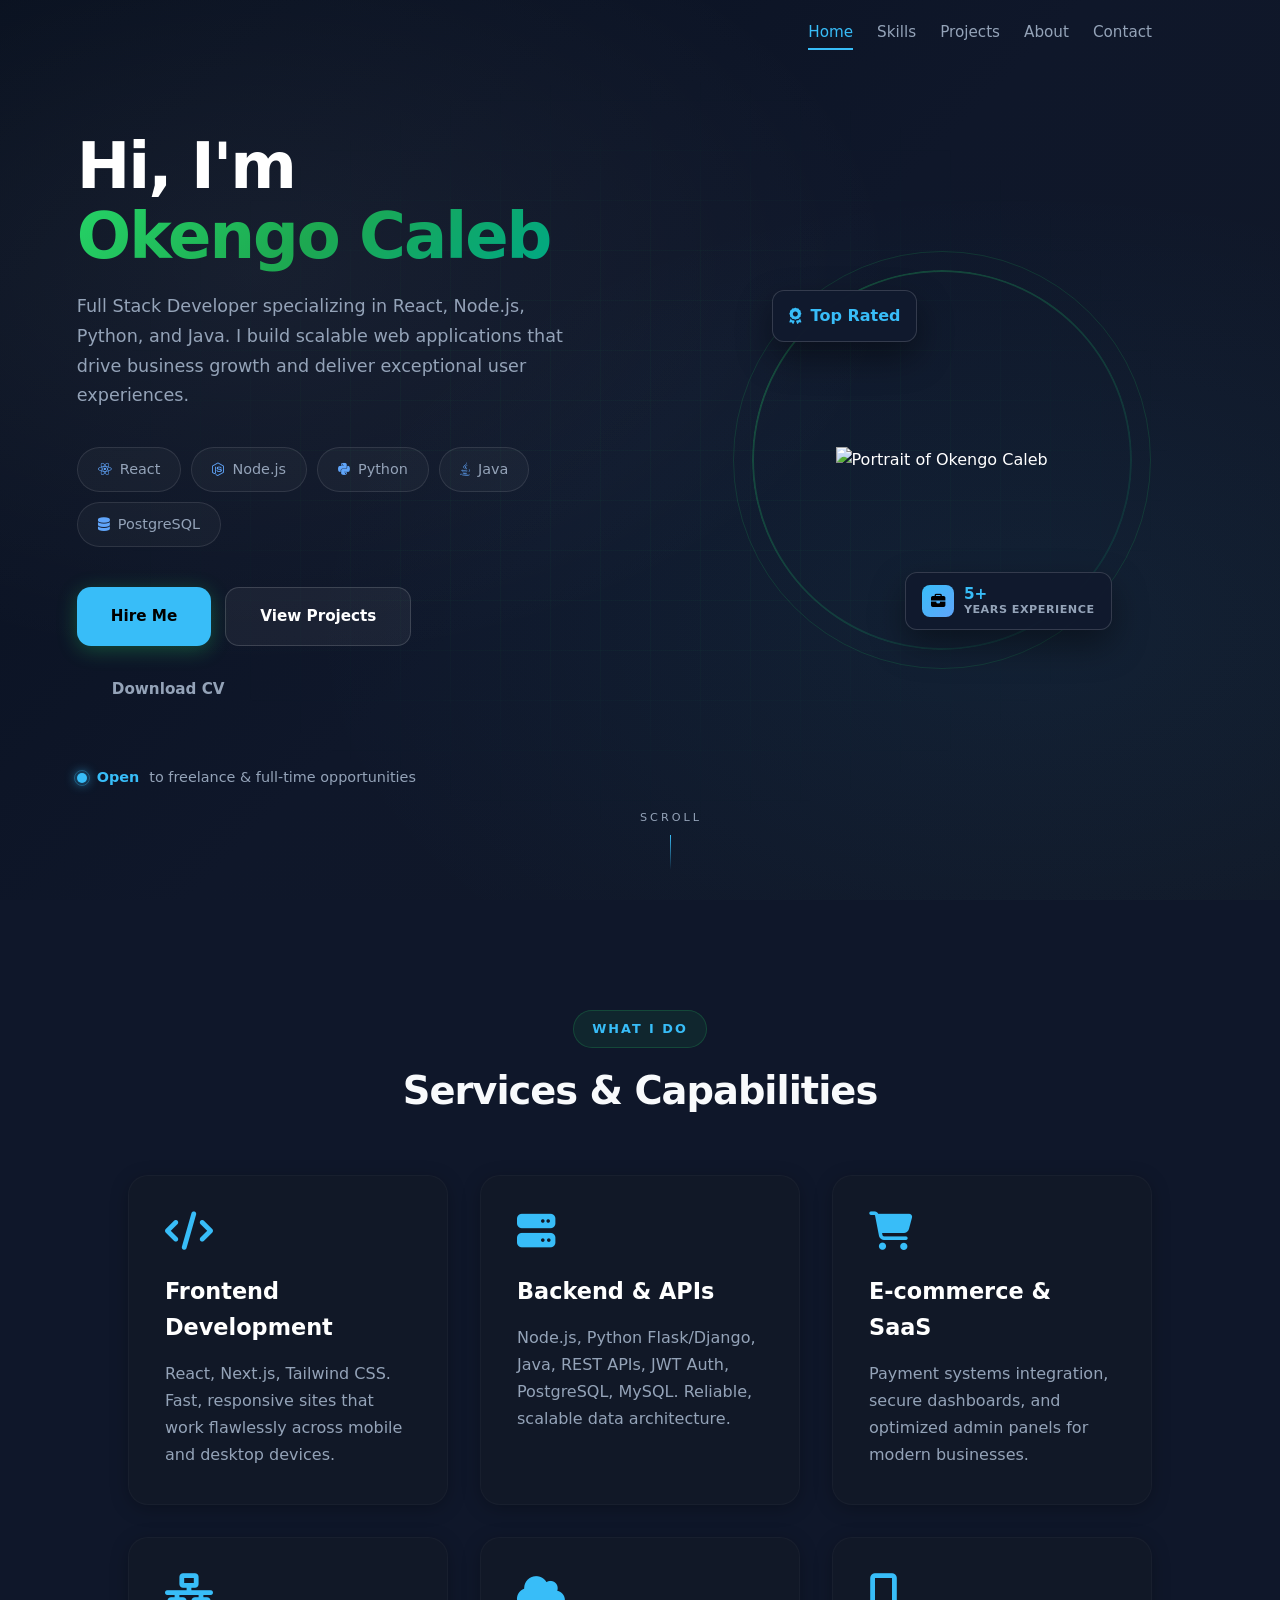
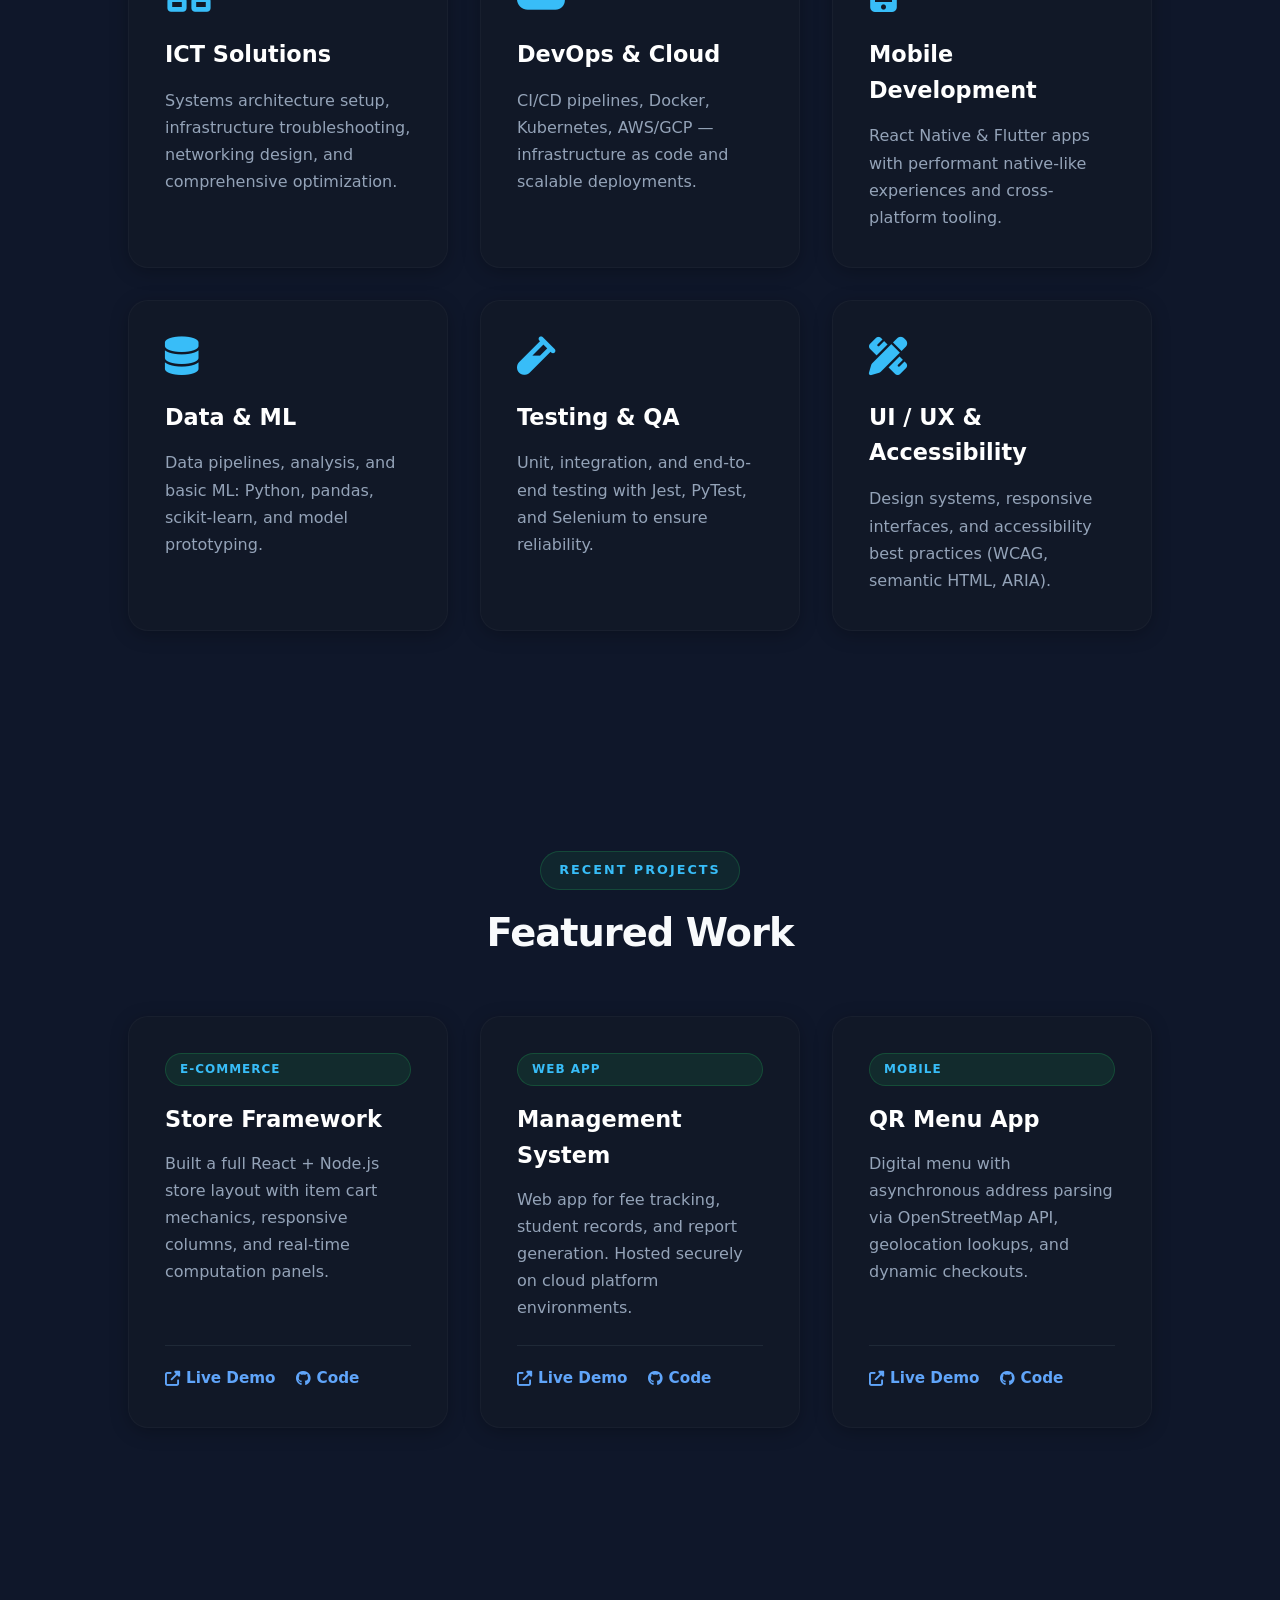
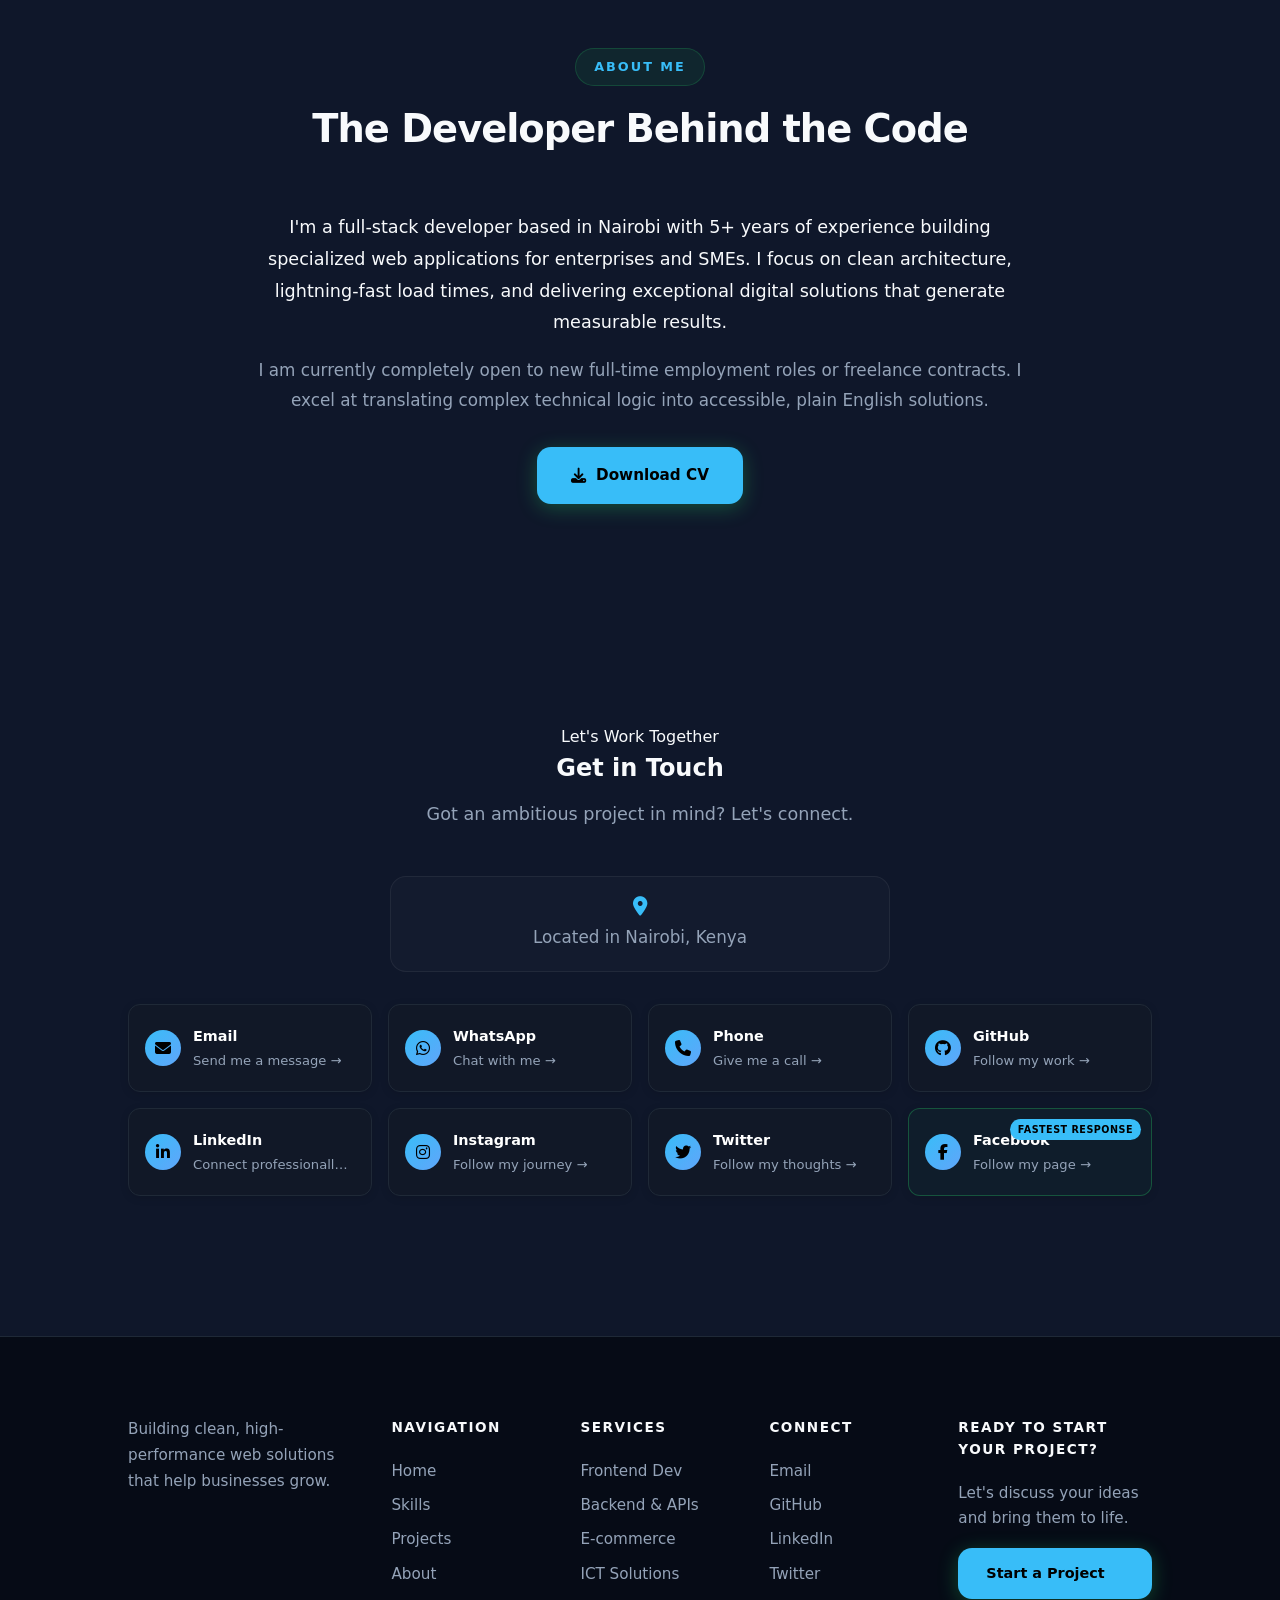
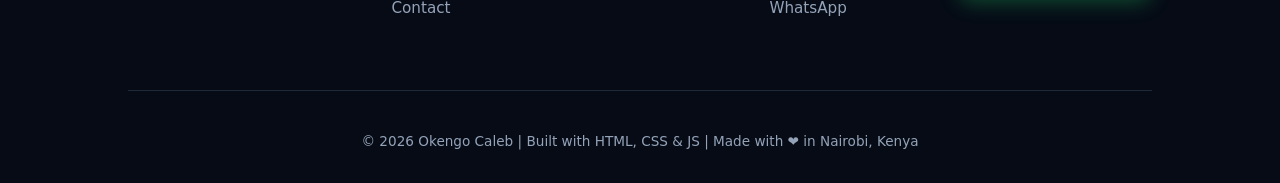
==== index.html @ 39b1c9fd "Update index.html" ====
<!DOCTYPE html>
<html lang="en">
<head>
  <meta charset="UTF-8">
  <meta name="viewport" content="width=device-width, initial-scale=1.0">
  <meta name="description" content="Okengo Caleb — Full Stack Developer specializing in React, Node.js, Python, and Java. Building scalable web applications that drive business growth.">
  <meta name="keywords" content="Okengo Caleb, Full Stack Developer, Web Developer Kenya, React, Node.js, Python, Java">
  <meta property="og:title" content="Okengo Caleb | Full Stack Developer">
  <meta property="og:description" content="Full Stack Developer specializing in React, Node.js, Python, and Java. Building scalable web applications.">
  <meta property="og:type" content="website">
  <meta property="og:locale" content="en_US">
  <meta name="robots" content="index, follow">
  <link rel="canonical" href="https://github.com/okengocaleb686/">
  
  <script type="application/ld+json">
  {
    "@context": "https://schema.org",
    "@type": "Person",
    "name": "Okengo Caleb",
    "jobTitle": "Full Stack Developer",
    "url": "https://github.com/okengocaleb686/",
    "homeLocation": {
      "@type": "Place",
      "name": "Nairobi, Kenya"
    },
    "sameAs": [
      "https://github.com/okengocaleb686",
      "https://ke.linkedin.com/in/caleb-okengo-623826327?trk=public_profile_samename-profile",
      "https://x.com/okengocaleb686",
      "https://instagram.com/okengocaleb254",
      "https://wa.me/254114995010",
      "https://facebook.com/caleb.okengo.75/"
    ]
  }
  </script>

  <link rel="icon" type="image/png" href="images/photo_caleb_okengo_enhanced.jpg">
  <link rel="stylesheet" href="https://cdnjs.cloudflare.com/ajax/libs/font-awesome/6.4.0/css/all.min.css">
  <link rel="stylesheet" href="style.css">

  <title>Okengo Caleb | Full Stack Developer Portfolio</title>
</head>
<body>
  <nav id="navbar" role="navigation">
    <div class="nav-left">
      <h2><a href="#home" onclick="location.hash='home'"></h2>
    </div>

    <div class="nav-right">
      <div class="nav-links" id="navLinks">
        <a href="#home" class="active">Home</a>
        <a href="#skills">Skills</a>
        <a href="#projects">Projects</a>
        <a href="#about">About</a>
        <a href="#contact">Contact</a>
      </div>
      <button class="hamburger" id="menuToggle" aria-label="Toggle menu" aria-controls="navLinks" aria-expanded="false">
        <i class="fas fa-bars"></i>
      </button>
    </div>
  </nav>

  <section class="hero" id="home">
    <div class="hero-pattern"></div>
    <div class="hero-content">
      <div class="hero-text-area">
        <!-- eyebrow removed per request -->
        <h1 class="hero-headline">
          Hi, I'm <span class="gradient-text">Okengo Caleb</span>
        </h1>
        <p class="hero-description">
          Full Stack Developer specializing in React, Node.js, Python, and Java. I build scalable web applications that drive business growth and deliver exceptional user experiences.
        </p>
        
        <div class="hero-skills">
          <span class="hero-skill"><i class="fab fa-react"></i> React</span>
          <span class="hero-skill"><i class="fab fa-node-js"></i> Node.js</span>
          <span class="hero-skill"><i class="fab fa-python"></i> Python</span>
          <span class="hero-skill"><i class="fab fa-java"></i> Java</span>
          <span class="hero-skill"><i class="fas fa-database"></i> PostgreSQL</span>
        </div>

        <div class="hero-buttons">
          <a href="#contact" class="btn-visual primary">Hire Me</a>
          <a href="#projects" class="btn-visual secondary">View Projects</a>
          <a href="resume.html" class="btn-visual ghost" target="_blank">Download CV</a>
        </div>

        <div class="hero-availability">
          <span class="pulse-dot"></span>
          <strong>Open</strong> to freelance & full-time opportunities
        </div>
      </div>

      <div class="hero-visual">
        <div class="hero-image-wrapper">
          <div class="hero-image-glow"></div>
          <div class="hero-image-ring"></div>
          <div class="hero-image-ring-2"></div>
        
          <span class="hero-image-badge-top-left">
            <i class="fas fa-award"></i> Top Rated
          </span>
          <img class="hero-image" alt="Portrait of Okengo Caleb" src="./assets/images/photo_caleb_okengo_enhanced.jpg" loading="lazy" decoding="async">

          <div class="hero-image-badge">
            <div class="badge-icon">
              <i class="fas fa-briefcase"></i>
            </div>
            <div class="badge-content">
              <span class="badge-num">5+</span>
              <span class="badge-label">Years Experience</span>
            </div>
          </div>
        </div>
      </div>
    </div>
    <div class="hero-scroll-cue" onclick="document.getElementById('skills').scrollIntoView({behavior:'smooth'})">
      Scroll
      <div class="scroll-line"></div>
    </div>
  </section>

  <section id="skills">
    <div class="section-heading">
      <p class="eyebrow">What I Do</p>
      <h2>Services & Capabilities</h2>
    </div>
    <div class="grid">
      <div class="card reveal">
        <i class="fas fa-code main-icon"></i>
        <h3>Frontend Development</h3>
        <p>React, Next.js, Tailwind CSS. Fast, responsive sites that work flawlessly across mobile and desktop devices.</p>
      </div>
      <div class="card reveal">
        <i class="fas fa-server main-icon"></i>
        <h3>Backend & APIs</h3>
        <p>Node.js, Python Flask/Django, Java, REST APIs, JWT Auth, PostgreSQL, MySQL. Reliable, scalable data architecture.</p>
      </div>
      <div class="card reveal">
        <i class="fas fa-shopping-cart main-icon"></i>
        <h3>E-commerce & SaaS</h3>
        <p>Payment systems integration, secure dashboards, and optimized admin panels for modern businesses.</p>
      </div>
      <div class="card reveal">
        <i class="fas fa-network-wired main-icon"></i>
        <h3>ICT Solutions</h3>
        <p>Systems architecture setup, infrastructure troubleshooting, networking design, and comprehensive optimization.</p>
      </div>
      <div class="card reveal">
        <i class="fas fa-cloud main-icon"></i>
        <h3>DevOps & Cloud</h3>
        <p>CI/CD pipelines, Docker, Kubernetes, AWS/GCP — infrastructure as code and scalable deployments.</p>
      </div>
      <div class="card reveal">
        <i class="fas fa-mobile-alt main-icon"></i>
        <h3>Mobile Development</h3>
        <p>React Native & Flutter apps with performant native-like experiences and cross-platform tooling.</p>
      </div>
      <div class="card reveal">
        <i class="fas fa-database main-icon"></i>
        <h3>Data & ML</h3>
        <p>Data pipelines, analysis, and basic ML: Python, pandas, scikit-learn, and model prototyping.</p>
      </div>
      <div class="card reveal">
        <i class="fas fa-vial main-icon"></i>
        <h3>Testing & QA</h3>
        <p>Unit, integration, and end-to-end testing with Jest, PyTest, and Selenium to ensure reliability.</p>
      </div>
      <div class="card reveal">
        <i class="fas fa-pencil-ruler main-icon"></i>
        <h3>UI / UX & Accessibility</h3>
        <p>Design systems, responsive interfaces, and accessibility best practices (WCAG, semantic HTML, ARIA).</p>
      </div>
    </div>
  </section>

  <section id="projects">
    <div class="section-heading">
      <p class="eyebrow">Recent Projects</p>
      <h2>Featured Work</h2>
    </div>
    <div class="grid">
      <div class="card project reveal">
        <span class="project-label">E-Commerce</span>
        <h3>Store Framework</h3>
        <p>Built a full React + Node.js store layout with item cart mechanics, responsive columns, and real-time computation panels.</p>
        <div class="project-links">
          <a href="https://combine.co.ke" target="_blank"><i class="fas fa-external-link-alt"></i> Live Demo</a>
          <a href="#" target="_blank"><i class="fab fa-github"></i> Code</a>
        </div>
      </div>
      <div class="card project reveal">
        <span class="project-label">Web App</span>
        <h3>Management System</h3>
        <p>Web app for fee tracking, student records, and report generation. Hosted securely on cloud platform environments.</p>
        <div class="project-links">
          <a href="https://www.frena.co.ke" target="_blank"><i class="fas fa-external-link-alt"></i> Live Demo</a>
          <a href="#" target="_blank"><i class="fab fa-github"></i> Code</a>
        </div>
      </div>
      <div class="card project reveal">
        <span class="project-label">Mobile</span>
        <h3>QR Menu App</h3>
        <p>Digital menu with asynchronous address parsing via OpenStreetMap API, geolocation lookups, and dynamic checkouts.</p>
        <div class="project-links">
          <a href="#" target="_blank"><i class="fas fa-external-link-alt"></i> Live Demo</a>
          <a href="#" target="_blank"><i class="fab fa-github"></i> Code</a>
        </div>
      </div>
    </div>
  </section>

  <section id="about">
    <div class="about-wrapper reveal">
      <div class="section-heading">
        <p class="eyebrow">About Me</p>
        <h2>The Developer Behind the Code</h2>
      </div>
      <p class="about-lead">
        I'm a full-stack developer based in Nairobi with 5+ years of experience building specialized web applications for enterprises and SMEs. I focus on clean architecture, lightning-fast load times, and delivering exceptional digital solutions that generate measurable results.
      </p>
      <p class="about-sub">
        I am currently completely open to new full-time employment roles or freelance contracts. I excel at translating complex technical logic into accessible, plain English solutions.
      </p>
      <div class="about-action">
        <a href="resume.html" class="btn-visual primary" target="_blank">
          <i class="fas fa-download"></i> Download CV
        </a>
      </div>
    </div>
  </section>

  <section id="contact">
    <div class="contact-header reveal">
      <p class="eyebrow">Let's Work Together</p>
      <h2>Get in Touch</h2>
      <p class="contact-lead">Got an ambitious project in mind? Let's connect.</p>
    </div>
    
    <p class="contact-location reveal">
      <i class="fas fa-map-marker-alt"></i>
      Located in Nairobi, Kenya
    </p>

    <div class="contact-grid">
      <a href="mailto:okengocaleb411@gmail.com" class="contact-card reveal">
        <div class="contact-card-icon"><i class="fas fa-envelope"></i></div>
        <div class="contact-card-content">
          <div class="contact-card-title">Email</div>
          <div class="contact-card-value">Send me a message →</div>
        </div>
      </a>
      <a href="https://wa.me/254114995010" class="contact-card reveal" target="_blank">
        <div class="contact-card-icon"><i class="fab fa-whatsapp"></i></div>
        <div class="contact-card-content">
          <div class="contact-card-title">WhatsApp</div>
          <div class="contact-card-value">Chat with me →</div>
        </div>
      </a>
      <a href="tel:+254114995010" class="contact-card reveal">
        <div class="contact-card-icon"><i class="fas fa-phone"></i></div>
        <div class="contact-card-content">
          <div class="contact-card-title">Phone</div>
          <div class="contact-card-value">Give me a call →</div>
        </div>
      </a>
      <a href="https://github.com/okengocaleb686" class="contact-card reveal" target="_blank">
        <div class="contact-card-icon"><i class="fab fa-github"></i></div>
        <div class="contact-card-content">
          <div class="contact-card-title">GitHub</div>
          <div class="contact-card-value">Follow my work →</div>
        </div>
      </a>
      <a href="https://ke.linkedin.com/in/caleb-okengo-623826327?trk=public_profile_samename-profile" class="contact-card reveal" target="_blank">
        <div class="contact-card-icon"><i class="fab fa-linkedin-in"></i></div>
        <div class="contact-card-content">
          <div class="contact-card-title">LinkedIn</div>
          <div class="contact-card-value">Connect professionally →</div>
        </div>
      </a>
      <a href="https://instagram.com/okengo254" class="contact-card reveal" target="_blank">
        <div class="contact-card-icon"><i class="fab fa-instagram"></i></div>
        <div class="contact-card-content">
          <div class="contact-card-title">Instagram</div>
          <div class="contact-card-value">Follow my journey →</div>
        </div>
      </a>
      <a href="https://x.com/okengocalem" class="contact-card reveal" target="_blank">
        <div class="contact-card-icon"><i class="fab fa-twitter"></i></div>
        <div class="contact-card-content">
          <div class="contact-card-title">Twitter</div>
          <div class="contact-card-value">Follow my thoughts →</div>
        </div>
      </a>
      <a href="https://facebook.com/caleb.okengo.75/" class="contact-card reveal contact-card-highlight">
        <div class="contact-card-icon"><i class="fab fa-facebook-f"></i></div>
        <div class="contact-card-content">
          <div class="contact-card-title">Facebook</div>
          <div class="contact-card-value">Follow my page →</div>
        </div>
      </a>
    </div>
  </section>

  <footer>
    <div class="footer-wrapper">
      <div class="footer-col footer-brand">
       
        <p>Building clean, high-performance web solutions that help businesses grow.</p>
      </div>
      <div class="footer-col">
        <h4>Navigation</h4>
        <a href="#home">Home</a>
        <a href="#skills">Skills</a>
        <a href="#projects">Projects</a>
        <a href="#about">About</a>
        <a href="#contact">Contact</a>
      </div>
      <div class="footer-col">
        <h4>Services</h4>
        <a href="#skills">Frontend Dev</a>
        <a href="#skills">Backend & APIs</a>
        <a href="#skills">E-commerce</a>
        <a href="#skills">ICT Solutions</a>
      </div>
      <div class="footer-col">
        <h4>Connect</h4>
        <a href="mailto:okengocaleb411@gmail.com">Email</a>
        <a href="https://github.com/okengocaleb686">GitHub</a>
        <a href="https://ke.linkedin.com/in/caleb-okengo-623826327?trk=public_profile_samename-profile">LinkedIn</a>
        <a href="https://x.com/okengocalem">Twitter</a>
        <a href="https://wa.me/254114995010">WhatsApp</a>
      </div>
      <div class="footer-col footer-cta">
        <h4>Ready to start your project?</h4>
        <p>Let's discuss your ideas and bring them to life.</p>
        <a href="#contact" class="btn-visual primary">Start a Project</a>
      </div>
    </div>
    <div class="footer-bottom">
      <p>© <span id="year"></span> Okengo Caleb | Built with HTML, CSS & JS | Made with ❤️ in Nairobi, Kenya</p>
    </div>
  </footer>

  <script src="script.js"></script>
</body>
</html>
---- style.css ----
:root {
  --bg: #0f172a;
  --card: #111827;
  --dark: #060b16;
  --border: #1f2937;
  --text: #f8fafc;
  --text-muted: #94a3b8;
  --primary: #38bdf8;
  --primary-hover: #7dd3fc;
  --accent: #60a5fa;
  --glow: rgba(56, 189, 248, 0.16);
  --surface: rgba(255, 255, 255, 0.04);
  --surface-hover: rgba(255, 255, 255, 0.07);
}

* { 
  margin: 0; 
  padding: 0; 
  box-sizing: border-box; 
  font-family: system-ui, -apple-system, BlinkMacSystemFont, "Segoe UI", Roboto, sans-serif; 
}

body { 
  background: var(--bg); 
  color: var(--text); 
  line-height: 1.6; 
  scroll-behavior: smooth; 
  overflow-x: hidden;
}

/* Navbar */
nav {
  position: fixed; top: 0; left: 0; right: 0;
  background: transparent; color: var(--text);
  display: flex; align-items: center; justify-content: space-between;
  padding: 20px 10%; z-index: 1000;
  border-bottom: 1px solid transparent;
  transition: all 0.4s ease;
}

nav.scrolled {
  background: rgba(17, 26, 46, 0.8);
  backdrop-filter: blur(12px);
  -webkit-backdrop-filter: blur(12px);
  padding: 14px 10%;
  border-bottom: 1px solid var(--border);
  box-shadow: 0 10px 30px -10px rgba(0,0,0,0.5);
}

nav h2 { 
  font-weight: 800; 
  font-size: 1.4rem; 
  color: var(--primary); 
  letter-spacing: -0.5px; 
  cursor: pointer;
}

.nav-right { 
  display: flex; 
  align-items: center; 
  gap: 24px; 
  justify-content: flex-end;
}

.nav-left h2 {
  font-weight: 800;
  font-size: 1.1rem;
  color: var(--text);
  margin: 0;
  cursor: pointer;
}

.nav-links { 
  display: flex; 
  gap: 24px; 
}

.nav-links a { 
  color: var(--text-muted); 
  text-decoration: none; 
  font-weight: 500; 
  font-size: 0.95rem; 
  transition: .3s ease; 
  position: relative; 
}

.nav-links a:hover, 
.nav-links a.active { 
  color: var(--primary); 
}

.nav-links a::after {
  content: ''; 
  position: absolute; 
  bottom: -6px; 
  left: 0; 
  width: 0; 
  height: 2px;
  background: var(--primary); 
  transition: width 0.3s ease;
}

.nav-links a.active::after, 
.nav-links a:hover::after { 
  width: 100%; 
}

.hamburger { 
  display: none; 
  background: transparent; 
  border: 0; 
  color: var(--text); 
  font-size: 1.4rem; 
  cursor: pointer; 
  padding: 4px;
}

.mobile-menu {
  position: fixed; 
  left: 0; 
  right: 0; 
  top: 71px;
  background: var(--card); 
  z-index: 999;
  display: flex; 
  flex-direction: column; 
  text-align: center;
  max-height: 0; 
  overflow: hidden; 
  transition: max-height .3s ease;
  border-bottom: 0px solid var(--border);
}
.mobile-menu.open { 
  max-height: 320px; 
  border-bottom: 1px solid var(--border); 
}
.mobile-menu a { 
  color: var(--text-muted); 
  text-decoration: none; 
  padding: 14px 0; 
  font-weight: 500; 
  border-top: 1px solid var(--border); 
}
.mobile-menu a:hover, 
.mobile-menu a.active { 
  background: var(--bg); 
  color: var(--primary); 
}

/* Hero Section */
.hero {
  position: relative;
  min-height: 100vh; 
  background: 
    radial-gradient(ellipse at 20% 30%, rgba(248, 250, 252, 0.05) 0%, transparent 45%),
    radial-gradient(ellipse at 80% 70%, rgba(56, 189, 248, 0.06) 0%, transparent 50%),
    linear-gradient(135deg, #08101f 0%, #0f172a 50%, #111827 100%); 
  display: flex; 
  justify-content: center; 
  align-items: center; 
  color: #fff; 
  padding: 120px 6% 100px;
  overflow: hidden;
}

.hero-pattern {
  position: absolute;
  top: 0; left: 0; right: 0; bottom: 0;
  background-image: 
    linear-gradient(rgba(37, 211, 102, 0.03) 1px, transparent 1px),
    linear-gradient(90deg, rgba(37, 211, 102, 0.03) 1px, transparent 1px);
  background-size: 50px 50px;
  pointer-events: none;
  mask-image: radial-gradient(ellipse at center, black 30%, transparent 60%);
  -webkit-mask-image: radial-gradient(ellipse at center, black 30%, transparent 60%);
}

.hero-content { 
  position: relative; 
  z-index: 2;
  max-width: 1200px;
  width: 100%;
  display: grid;
  grid-template-columns: 1fr 1fr;
  gap: 80px;
  align-items: center;
}

.hero-visual {
  position: relative;
  display: flex;
  justify-content: center;
  align-items: center;
}

.hero-image-wrapper {
  position: relative;
  width: 100%;
  max-width: 380px;
  aspect-ratio: 1;
  display: flex;
  justify-content: center;
  align-items: center;
}

.hero-image-bg {
  position: absolute;
  top: 50%;
  left: 50%;
  transform: translate(-50%, -50%);
  width: 85%;
  height: 85%;
  border-radius: 50%;
  object-fit: cover;
  object-position: center;
  filter: blur(40px);
  opacity: 0.6;
  animation: bgPulse 6s ease-in-out infinite;
  z-index: 0;
}

@keyframes bgPulse {
  0%, 100% { transform: translate(-50%, -50%) scale(1); opacity: 0.3; }
  50% { transform: translate(-50%, -50%) scale(1.1); opacity: 0.4; }
}

.hero-visual {
 position: relative;
  display: flex;
  justify-content: center;
  align-items: center;
}

.hero-image:hover {
  transform: scale(1.02);
  box-shadow: 
    0 0 0 25px rgba(37, 211, 102, 0.12),
    0 50px 120px rgba(0,0,0,0.6);
}

.hero-image-ring {
  position: absolute;
  top: 50%;
  left: 50%;
  transform: translate(-50%, -50%);
  width: 100%;
  height: 100%;
  border-radius: 50%;
  border: 2px solid transparent;
  background: linear-gradient(135deg, rgba(37, 211, 102, 0.3), rgba(0, 168, 132, 0.1)) border-box;
  mask: linear-gradient(#fff 0 0) padding-box, linear-gradient(#fff 0 0);
  mask-composite: exclude;
  -webkit-mask: linear-gradient(#fff 0 0) padding-box, linear-gradient(#fff 0 0);
  -webkit-mask-composite: xor;
  animation: ringRotate 10s linear infinite;
  z-index: 1;
}

@keyframes ringRotate {
  0% { transform: translate(-50%, -50%) rotate(0deg); }
  100% { transform: translate(-50%, -50%) rotate(360deg); }
}

.hero-image-ring-2 {
  position: absolute;
  top: 50%;
  left: 50%;
  transform: translate(-50%, -50%);
  width: 110%;
  height: 110%;
  border-radius: 50%;
  border: 1px solid rgba(37, 211, 102, 0.15);
  animation: ringPulse 4s ease-in-out infinite;
  z-index: 1;
}

@keyframes ringPulse {
  0%, 100% { opacity: 0.3; transform: translate(-50%, -50%) scale(1); }
  50% { opacity: 0.7; transform: translate(-50%, -50%) scale(1.03); }
}

/* Badge Styles - UNIFIED */
.hero-image-badge,
.hero-image-badge-top-left {
  position: absolute;
  background: rgba(17, 26, 46, 0.95);
  border: 1px solid rgba(255, 255, 255, 0.15);
  border-radius: 12px;
  padding: 12px 16px;
  backdrop-filter: blur(20px);
  z-index: 3;
  box-shadow: 0 15px 35px rgba(0,0,0,0.4);
  animation: floatBadge 5s ease-in-out infinite;
  display: flex;
  align-items: center;
  gap: 10px;
  font-weight: 600;
}

.hero-image-badge-top-left {
  top: 20px;
  left: 20px;
  flex-direction: row;
  color: var(--primary);
}

.hero-image-badge-top-left i {
  font-size: 1rem;
  color: var(--primary);
}

.hero-image-badge {
  bottom: 20px;
  right: 20px;
}

.hero-image-badge .badge-icon {
  display: flex;
  align-items: center;
  justify-content: center;
  width: 32px;
  height: 32px;
  border-radius: 8px;
  background: linear-gradient(135deg, var(--primary), var(--accent));
  flex-shrink: 0;
}

.hero-image-badge .badge-icon i {
  font-size: 0.9rem;
  color: #000;
  font-weight: 800;
}

.hero-image-badge .badge-content {
  display: flex;
  flex-direction: column;
  gap: 2px;
}

.hero-image-badge .badge-num {
  font-size: 0.95rem;
  font-weight: 800;
  color: var(--primary);
  line-height: 1;
}

.hero-image-badge .badge-label {
  font-size: 0.7rem;
  color: var(--text-muted);
  text-transform: uppercase;
  letter-spacing: 0.5px;
  font-weight: 600;
  line-height: 1;
}

@keyframes floatBadge {
  0%, 100% { transform: translateY(0); }
  50% { transform: translateY(-10px); }
}

.hero-text-area {
  text-align: left;
}

.hero-eyebrow {
  display: inline-flex;
  align-items: center;
  gap: 10px;
  padding: 8px 18px;
  background: rgba(37, 211, 102, 0.08);
  border: 1px solid rgba(37, 211, 102, 0.2);
  border-radius: 100px;
  font-size: 0.8rem;
  font-weight: 600;
  letter-spacing: 2px;
  text-transform: uppercase;
  color: var(--primary);
  margin-bottom: 28px;
  animation: fadeInUp 0.6s ease 0.1s both;
}

.hero-eyebrow .dot {
  width: 8px;
  height: 8px;
  background: var(--primary);
  border-radius: 50%;
  animation: pulse 2s ease-in-out infinite;
}

.hero-headline {
  font-size: clamp(2.5rem, 5vw, 4rem);
  font-weight: 800;
  letter-spacing: -2px;
  line-height: 1.1;
  margin-bottom: 20px;
  color: #fff;
  animation: fadeInUp 0.6s ease 0.2s both;
}

.hero-headline .gradient-text {
  background: linear-gradient(135deg, #25D366 0%, #1da851 50%, #00a884 100%);
  -webkit-background-clip: text;
  -webkit-text-fill-color: transparent;
  background-clip: text;
  display: inline-block;
}

.hero-description {
  font-size: 1.1rem;
  color: var(--text-muted);
  line-height: 1.7;
  margin-bottom: 36px;
  max-width: 520px;
  animation: fadeInUp 0.6s ease 0.3s both;
}

.hero-skills {
  display: flex;
  flex-wrap: wrap;
  gap: 10px;
  margin-bottom: 40px;
  animation: fadeInUp 0.6s ease 0.4s both;
}

.hero-skill {
  padding: 10px 20px;
  background: rgba(255, 255, 255, 0.03);
  border: 1px solid rgba(255, 255, 255, 0.1);
  border-radius: 100px;
  font-size: 0.9rem;
  color: var(--text-muted);
  font-weight: 500;
  transition: all 0.3s ease;
  display: flex;
  align-items: center;
  gap: 8px;
}

.hero-skill:hover {
  border-color: var(--primary);
  color: var(--primary);
  background: rgba(37, 211, 102, 0.05);
  transform: translateY(-2px);
}

.hero-skill i {
  color: var(--accent);
  font-size: 0.85rem;
}

.hero-buttons {
  display: flex;
  flex-wrap: wrap;
  gap: 14px;
  animation: fadeInUp 0.6s ease 0.5s both;
}

.btn-visual {
  padding: 16px 34px;
  border-radius: 14px;
  font-weight: 600;
  font-size: 0.95rem;
  text-decoration: none;
  display: inline-flex;
  align-items: center;
  gap: 10px;
  transition: all 0.3s ease;
  cursor: pointer;
  border: none;
  font-family: inherit;
}

.btn-visual.primary {
  background: var(--primary);
  color: #000;
  box-shadow: 0 4px 20px rgba(37, 211, 102, 0.3);
}

.btn-visual.primary:hover {
  transform: translateY(-3px);
  box-shadow: 0 8px 30px rgba(37, 211, 102, 0.5);
  background: #2ce36b;
}

.btn-visual.secondary {
  background: rgba(255, 255, 255, 0.05);
  color: #fff;
  border: 1px solid rgba(255, 255, 255, 0.15);
  backdrop-filter: blur(10px);
}

.btn-visual.secondary:hover {
  border-color: var(--primary);
  color: var(--primary);
  background: rgba(37, 211, 102, 0.05);
  transform: translateY(-3px);
}

.btn-visual.ghost {
  background: transparent;
  color: var(--text-muted);
  border: 1px solid transparent;
}

.btn-visual.ghost:hover {
  color: #fff;
  border-color: rgba(255,255,255,0.15);
  background: rgba(255,255,255,0.03);
}

.hero-availability {
  margin-top: 48px;
  display: flex;
  align-items: center;
  gap: 10px;
  font-size: 0.9rem;
  color: var(--text-muted);
  animation: fadeInUp 0.6s ease 0.6s both;
}

.hero-availability .pulse-dot {
  width: 10px;
  height: 10px;
  background: var(--primary);
  border-radius: 50%;
  animation: pulse 2s ease-in-out infinite;
  box-shadow: 0 0 12px var(--primary);
  position: relative;
}

.hero-availability .pulse-dot::after {
  content: '';
  position: absolute;
  top: -3px;
  left: -3px;
  right: -3px;
  bottom: -3px;
  border-radius: 50%;
  border: 1px solid var(--primary);
  opacity: 0.3;
  animation: ringPulse 2s ease-in-out infinite;
}

.hero-availability strong {
  color: var(--primary);
  font-weight: 600;
}

.hero-scroll-cue {
  position: absolute;
  bottom: 30px;
  left: 50%;
  transform: translateX(-50%);
  display: flex;
  flex-direction: column;
  align-items: center;
  gap: 8px;
  color: var(--text-muted);
  font-size: 0.7rem;
  letter-spacing: 3px;
  text-transform: uppercase;
  animation: fadeInUp 0.6s ease 1s both;
  z-index: 3;
  cursor: pointer;
  background: none;
  border: none;
}

.hero-scroll-cue .scroll-line {
  width: 1px;
  height: 35px;
  background: linear-gradient(180deg, var(--primary), transparent);
  animation: scrollPulse 2s ease-in-out infinite;
}

.hero-scroll-cue:hover {
  color: var(--primary);
}

.hero-scroll-cue:hover .scroll-line {
  background: linear-gradient(180deg, var(--primary), var(--accent));
}

@keyframes scrollPulse {
  0%, 100% { opacity: 0.3; height: 40px; }
  50% { opacity: 1; height: 50px; }
}

@keyframes pulse {
  0%, 100% { box-shadow: 0 0 0 0 rgba(37, 211, 102, 0.7); }
  50% { box-shadow: 0 0 0 10px rgba(37, 211, 102, 0); }
}

@keyframes fadeInUp {
  0% { opacity: 0; transform: translateY(30px); }
  100% { opacity: 1; transform: translateY(0); }
}

/* Generic Sections */
section { 
  padding: 110px 10%; 
  position: relative; 
}

.section-heading {
  text-align: center;
  margin-bottom: 60px;
}

.section-heading .eyebrow {
  display: inline-flex;
  align-items: center;
  gap: 10px;
  padding: 8px 18px;
  background: rgba(37, 211, 102, 0.08);
  border: 1px solid rgba(37, 211, 102, 0.2);
  border-radius: 100px;
  font-size: 0.8rem;
  font-weight: 600;
  letter-spacing: 2px;
  text-transform: uppercase;
  color: var(--primary);
  margin-bottom: 20px;
}

.section-heading h2 {
  font-size: clamp(1.8rem, 3vw, 2.5rem);
  font-weight: 800;
  letter-spacing: -1px;
  line-height: 1.2;
}

#skills, #projects { 
  text-align: center; 
}

#skills .grid, 
#projects .grid { 
  justify-items: center; 
}

/* Cards */
.grid { 
  display: grid; 
  grid-template-columns: repeat(auto-fit, minmax(300px, 1fr)); 
  gap: 32px; 
}

.card {
  background: var(--card); 
  padding: 36px; 
  border-radius: 20px;
  box-shadow: 0 4px 20px -2px rgba(0, 0, 0, 0.3); 
  transition: all 0.4s cubic-bezier(0.4, 0, 0.2, 1);
  border: 1px solid rgba(255, 255, 255, 0.03);
  text-align: left;
}

.card:hover { 
  transform: translateY(-6px); 
  box-shadow: 0 25px 35px -5px rgba(0,0,0,0.5), 0 0 15px var(--glow); 
  border-color: rgba(37, 211, 102, 0.3); 
}

.card i.main-icon { 
  font-size: 2.4rem; 
  color: var(--primary); 
  margin-bottom: 24px; 
  display: block; 
}

.card h3 { 
  font-size: 1.4rem; 
  font-weight: 700; 
  margin-bottom: 14px; 
  color: #fff; 
}

.card p { 
  color: var(--text-muted); 
  font-size: 1rem; 
  line-height: 1.7;
}

/* Project specific */
.project { 
  display: flex; 
  flex-direction: column; 
  justify-content: space-between; 
  position: relative; 
  overflow: hidden; 
}

.project-label {
  display: inline-block;
  padding: 6px 14px;
  background: rgba(37, 211, 102, 0.1);
  color: var(--primary);
  font-size: 0.75rem;
  font-weight: 700;
  text-transform: uppercase;
  letter-spacing: 1px;
  border-radius: 100px;
  margin-bottom: 16px;
  border: 1px solid rgba(37, 211, 102, 0.2);
}

.project h3 {
  margin-bottom: 12px;
}

.project p { 
  margin-bottom: 24px; 
  flex-grow: 1; 
}

.project-links { 
  display: flex; 
  gap: 20px; 
  border-top: 1px solid var(--border); 
  padding-top: 20px; 
}

.project-links a { 
  color: var(--accent); 
  text-decoration: none; 
  font-weight: 600; 
  font-size: 0.95rem; 
  display: inline-flex; 
  align-items: center; 
  gap: 6px; 
  transition: color 0.2s; 
}

.project-links a:hover { 
  color: var(--primary); 
}

/* About */
.about-wrapper { 
  max-width: 800px; 
  margin: 0 auto; 
  text-align: center; 
}

.about-lead { 
  font-size: 1.1rem; 
  color: var(--text); 
  margin-top: 16px;
  line-height: 1.8;
}

.about-sub { 
  margin-top: 16px; 
  font-size: 1.05rem; 
  color: var(--text-muted); 
  line-height: 1.8;
}

.about-action { 
  margin-top: 32px; 
}

/* Reveal Engine */
.reveal{
  opacity: 0;
  transform: translateY(40px);
  transition: all 0.75s cubic-bezier(0.25, 1, 0.5, 1);
}

.reveal.active {
  opacity: 1;
  transform: translateY(0);
}

/* Contact */
#contact { 
  padding-bottom: 140px; 
  position: relative;
}

.contact-header {
  text-align: center;
  margin-bottom: 32px;
}

.contact-header h2 {
  margin-bottom: 12px;
}

.contact-lead {
  font-size: 1.1rem;
  color: var(--text-muted);
  margin-bottom: 8px;
}

.contact-location {
  text-align: center;
  color: var(--text-muted);
  font-size: 1.05rem;
  margin: 48px auto 32px;
  display: block;
  padding: 20px 28px;
  background: rgba(255, 255, 255, 0.02);
  border: 1px solid rgba(255, 255, 255, 0.06);
  border-radius: 16px;
  max-width: 500px;
}

.contact-location i {
  color: var(--primary);
  font-size: 1.2rem;
  display: block;
  text-align: center;
  margin-bottom: 8px;
}

.contact-grid {
  display: grid;
  grid-template-columns: repeat(4, 1fr);
  gap: 16px;
  max-width: 1200px;
  margin: 0 auto;
}

.contact-card {
  background: var(--card);
  border: 1px solid var(--border);
  border-radius: 12px;
  padding: 20px 16px;
  text-decoration: none;
  color: var(--text);
  transition: all 0.3s cubic-bezier(0.4, 0, 0.2, 1);
  position: relative;
  overflow: hidden;
  display: flex;
  align-items: center;
  gap: 12px;
  cursor: pointer;
  box-shadow: 0 2px 8px rgba(0,0,0,0.12);
}

.contact-card::after {
  content: '';
  position: absolute;
  top: 0; left: 0; right: 0; bottom: 0;
  background: radial-gradient(circle at center, rgba(37, 211, 102, 0.06) 0%, transparent 70%);
  opacity: 0;
  transition: opacity 0.3s ease;
  pointer-events: none;
}

.contact-card:hover::after {
  opacity: 1;
}

.contact-card:hover {
  transform: translateY(-2px);
  border-color: rgba(37, 211, 102, 0.4);
  box-shadow: 0 6px 16px rgba(0,0,0,0.2);
}

.contact-card-icon {
  width: 36px;
  height: 36px;
  border-radius: 50%;
  background: linear-gradient(135deg, var(--primary), var(--accent));
  display: flex;
  align-items: center;
  justify-content: center;
  font-size: 1rem;
  color: #000;
  transition: transform 0.3s ease;
  flex-shrink: 0;
}

.contact-card:hover .contact-card-icon {
  transform: scale(1.08);
}

.contact-card-content {
  display: flex;
  flex-direction: column;
  gap: 2px;
  min-width: 0;
}

.contact-card-title {
  font-size: 0.9rem;
  font-weight: 600;
  color: #fff;
}

.contact-card-value {
  font-size: 0.82rem;
  color: var(--text-muted);
  white-space: nowrap;
  overflow: hidden;
  text-overflow: ellipsis;
}

.contact-card-highlight {
  border-color: rgba(37, 211, 102, 0.3);
  background: rgba(37, 211, 102, 0.03);
}

.contact-card-highlight::before {
  content: 'Fastest Response';
  position: absolute;
  top: 10px;
  right: 10px;
  background: var(--primary);
  color: #000;
  font-size: 0.6rem;
  font-weight: 700;
  padding: 3px 8px;
  border-radius: 100px;
  text-transform: uppercase;
  letter-spacing: 0.5px;
  z-index: 2;
}

/* Footer */
footer {
  background: var(--dark);
  padding: 80px 10% 30px;
  border-top: 1px solid var(--border);
}

.footer-wrapper {
  max-width: 1200px;
  margin: 0 auto;
  display: grid;
  grid-template-columns: 1.5fr 1fr 1fr 1fr 1.3fr;
  gap: 40px;
  margin-bottom: 60px;
}

.footer-col h3 {
  font-size: 1.3rem;
  font-weight: 800;
  color: var(--primary);
  margin-bottom: 16px;
}

.footer-col h4 {
  font-size: 0.85rem;
  font-weight: 700;
  text-transform: uppercase;
  letter-spacing: 1.5px;
  color: var(--text);
  margin-bottom: 20px;
}

.footer-col p {
  color: var(--text-muted);
  font-size: 0.95rem;
  line-height: 1.7;
}

.footer-col a {
  display: block;
  color: var(--text-muted);
  text-decoration: none;
  font-size: 0.95rem;
  margin-bottom: 10px;
  transition: color 0.2s;
}

.footer-col a:hover {
  color: var(--primary);
}

.footer-cta .btn-visual {
  margin-top: 16px;
  padding: 14px 28px;
  font-size: 0.9rem;
}

.footer-bottom {
  max-width: 1200px;
  margin: 0 auto;
  text-align: center;
  padding-top: 40px;
  border-top: 1px solid var(--border);
  color: var(--text-muted);
  font-size: 0.85rem;
}

/* Responsive Design */
@media (max-width: 1200px) {
  .hero-content {
    gap: 40px;
  }
  
  .footer-wrapper {
    grid-template-columns: 1fr 1fr;
    gap: 30px;
  }
}

@media (max-width: 768px) {
  nav {
    padding: 14px 6%;
  }
  
  .nav-links {
    display: none;
  }
  
  .hamburger {
    display: block;
  }
  
  .hero {
    padding: 80px 6% 60px;
  }
  
  .hero-content {
    grid-template-columns: 1fr;
    gap: 40px;
  }
  
  .hero-image-wrapper {
    max-width: 280px;
  }
  
  .hero-image {
    max-width: 280px;
    max-height: 280px;
  }
  
  .hero-image-badge,
  .hero-image-badge-top-left {
    padding: 10px 14px;
    font-size: 0.8rem;
  }
  
  .hero-image-badge .badge-icon {
    width: 28px;
    height: 28px;
  }
  
  .hero-image-badge .badge-num {
    font-size: 0.85rem;
  }
  
  .hero-headline {
    font-size: clamp(2rem, 4vw, 2.8rem);
  }
  
  section {
    padding: 70px 6%;
  }
  
  .grid {
    grid-template-columns: 1fr;
  }
  
  .contact-grid {
    grid-template-columns: repeat(2, 1fr);
  }
  
  .footer-wrapper {
    grid-template-columns: 1fr;
  }
}

@media (max-width: 480px) {
  .hero-image-wrapper {
    max-width: 240px;
  }
  
  .hero-image {
    max-width: 240px;
    max-height: 240px;
  }
  
  .hero-image-badge,
  .hero-image-badge-top-left {
    padding: 9px 12px;
    font-size: 0.75rem;
    border-radius: 10px;
  }
  
  .hero-image-badge .badge-icon {
    width: 26px;
    height: 26px;
  }
  
  .hero-image-badge .badge-icon i {
    font-size: 0.8rem;
  }
  
  .hero-image-badge .badge-num {
    font-size: 0.8rem;
  }
  
  .hero-image-badge .badge-label {
    font-size: 0.65rem;
  }
  
  .contact-grid {
    grid-template-columns: 1fr;
  }
}
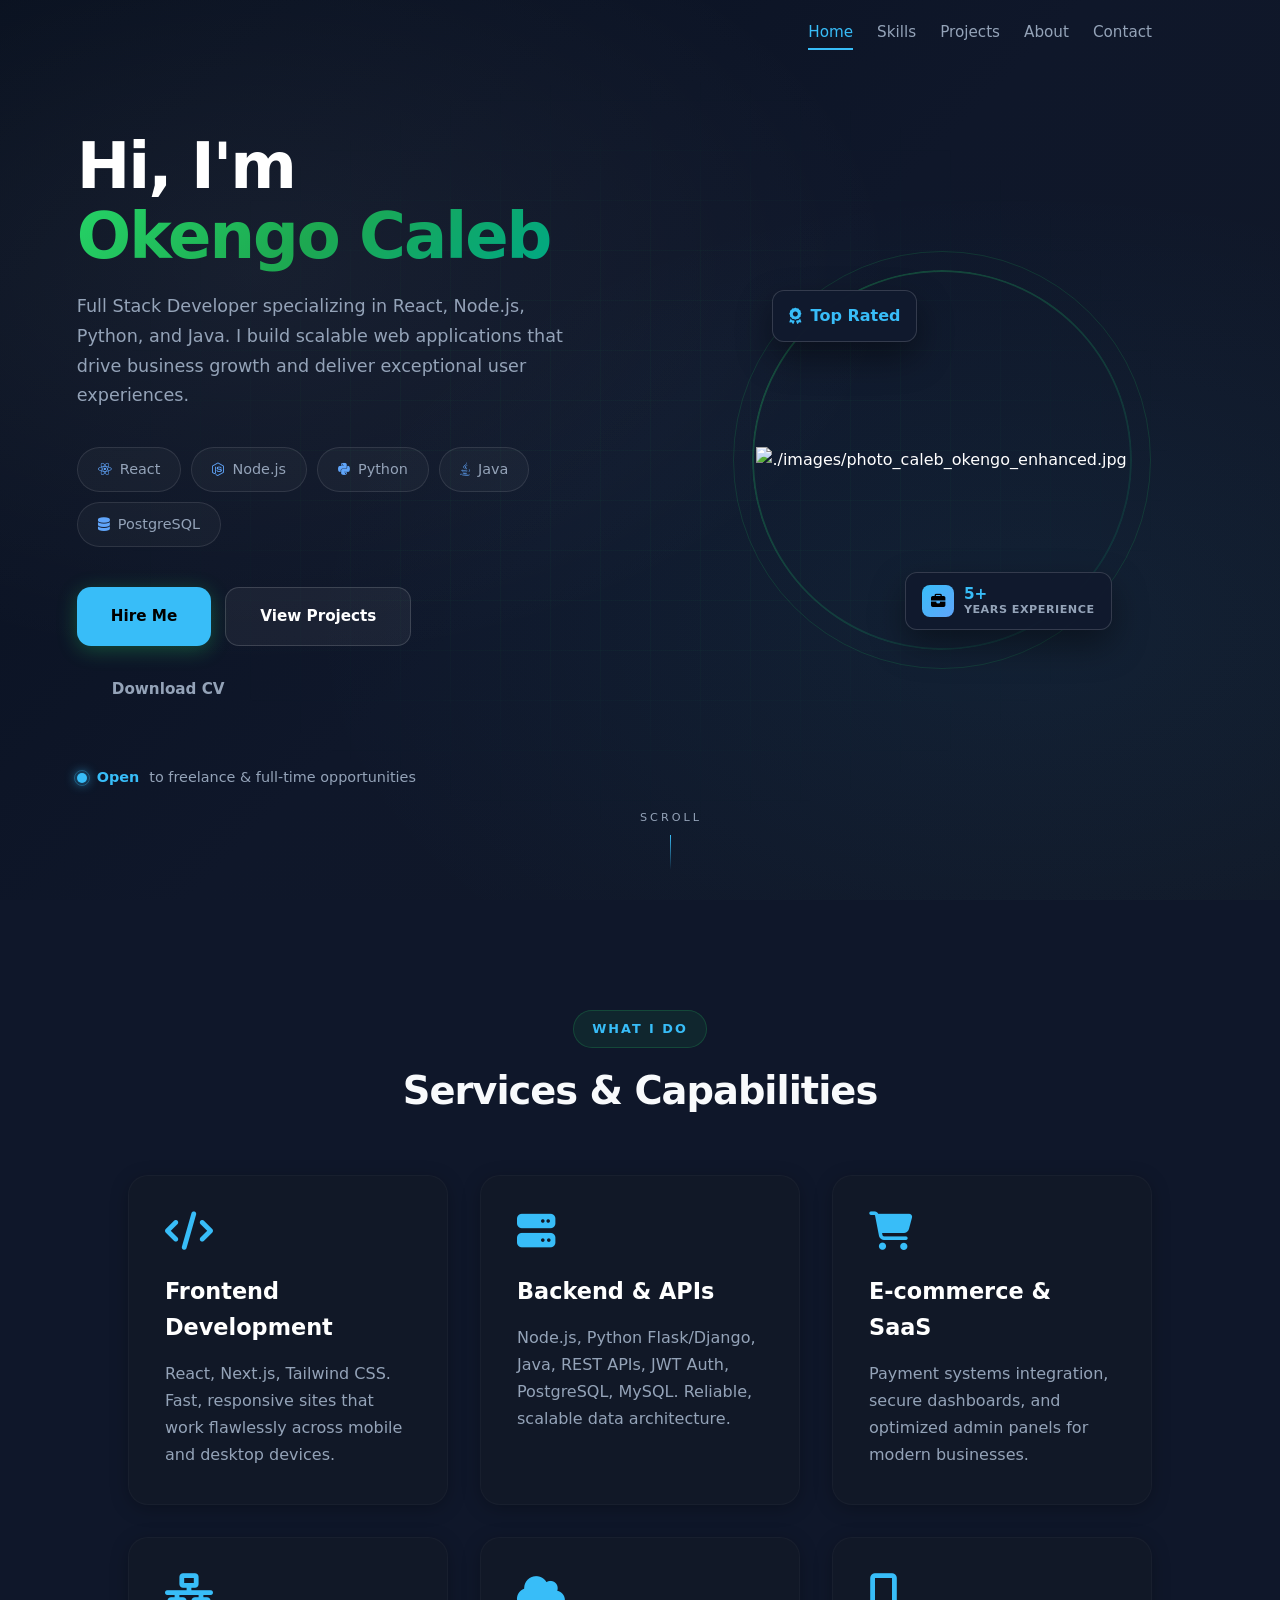
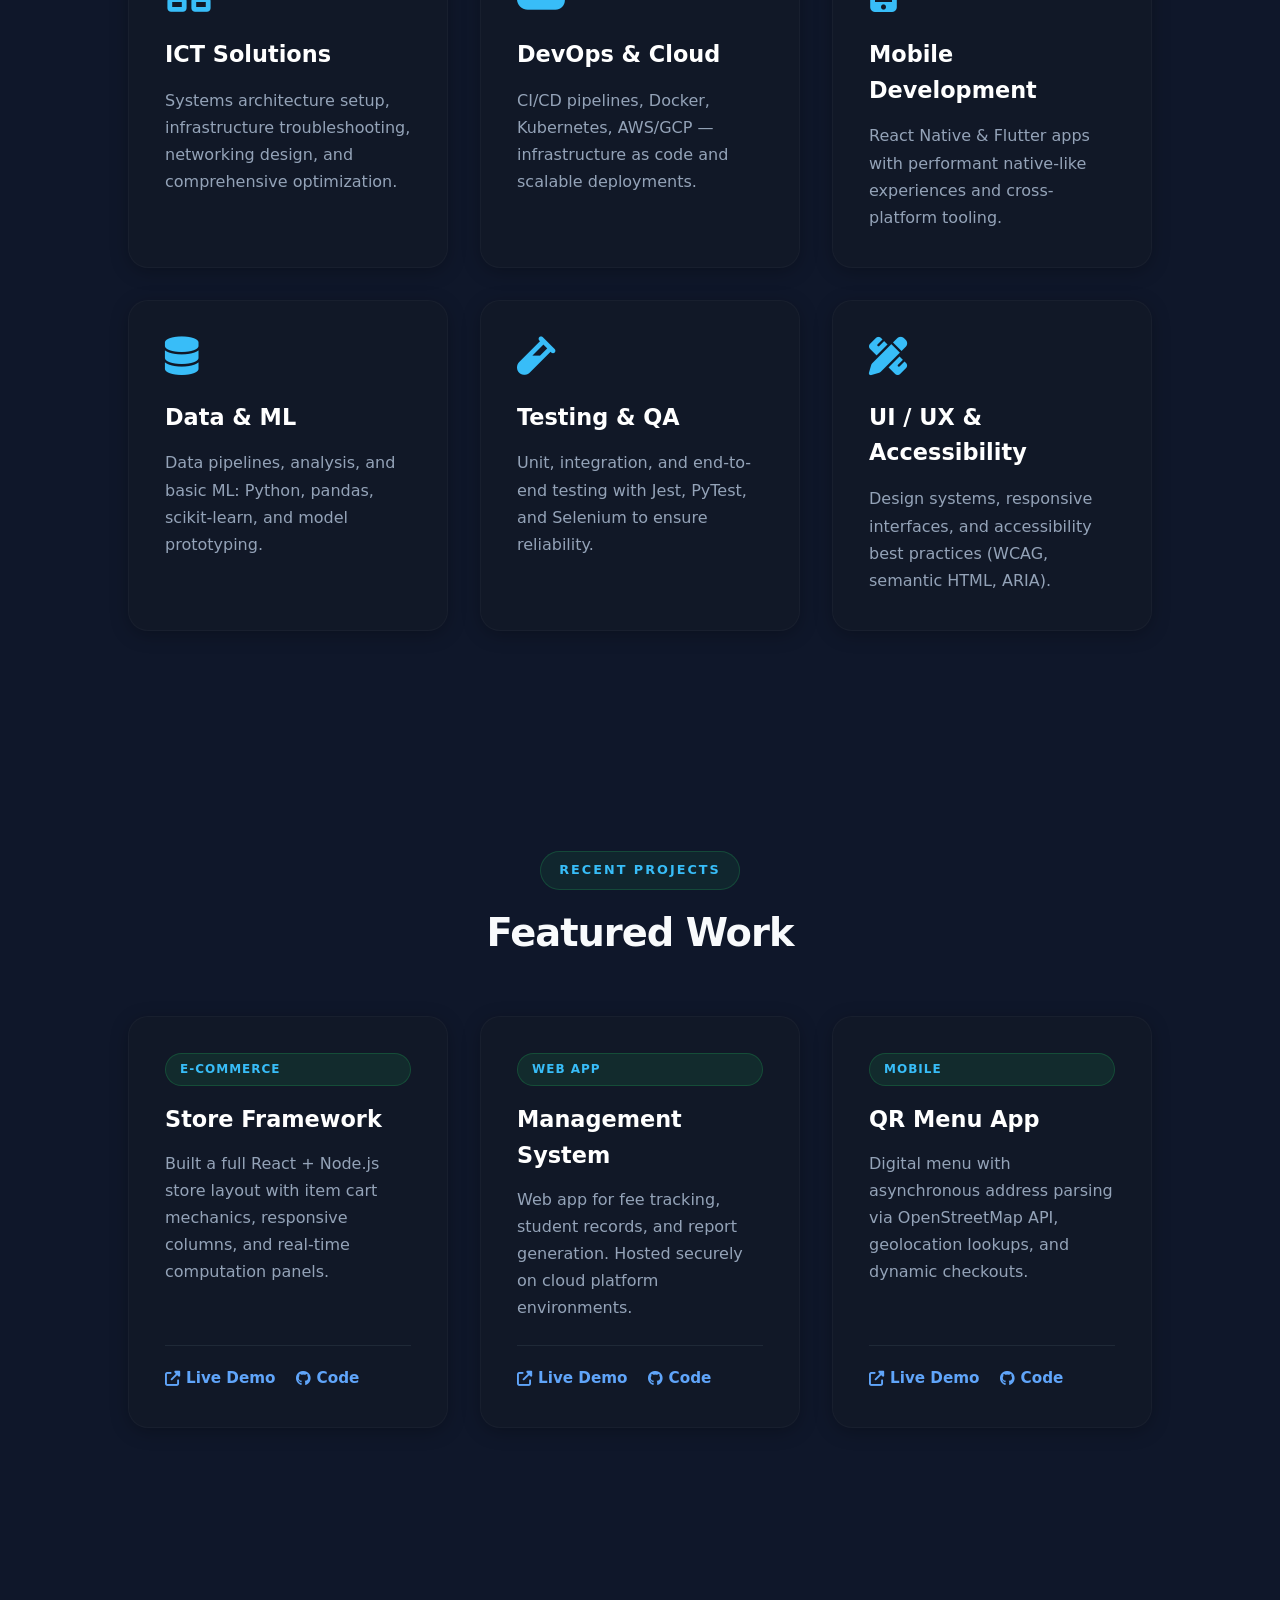
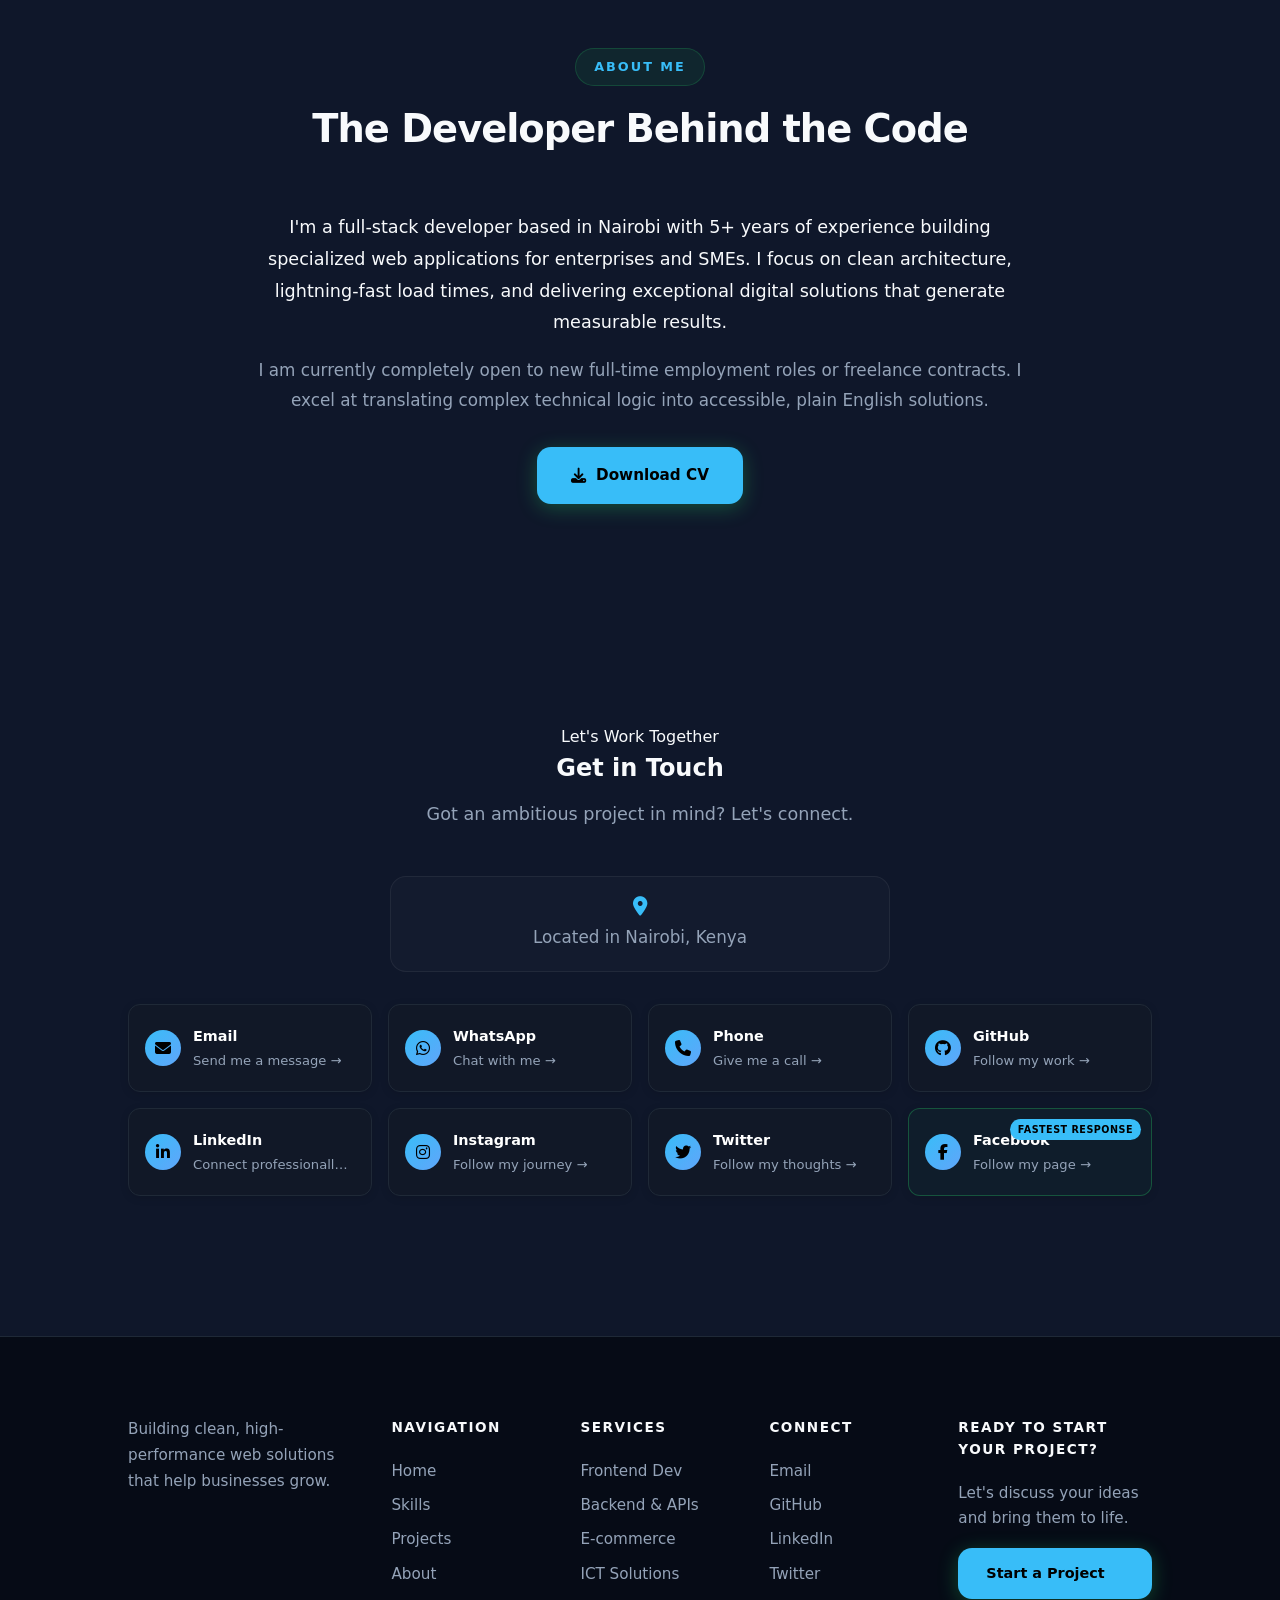
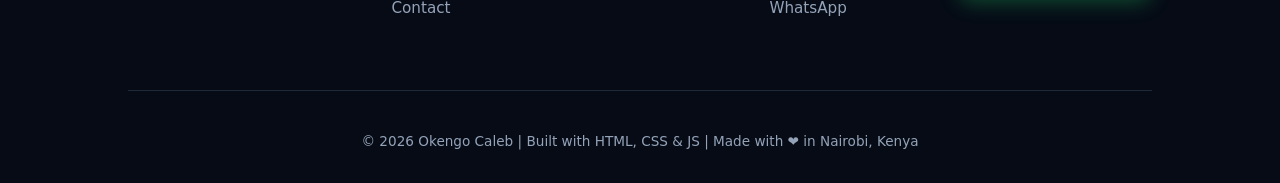
==== commit 986bf676: "Update index.html" ====
--- a/index.html
+++ b/index.html
@@ -34,7 +34,7 @@
   }
   </script>
 
-  <link rel="icon" type="image/png" href="images/photo_caleb_okengo_enhanced.jpg">
+  <link rel="icon" type="image/jpg" href="images/photo_caleb_okengo_enhanced.jpg">
   <link rel="stylesheet" href="https://cdnjs.cloudflare.com/ajax/libs/font-awesome/6.4.0/css/all.min.css">
   <link rel="stylesheet" href="style.css">
 
@@ -101,7 +101,12 @@
           <span class="hero-image-badge-top-left">
             <i class="fas fa-award"></i> Top Rated
           </span>
-          <img class="hero-image" alt="Portrait of Okengo Caleb" src="./assets/images/photo_caleb_okengo_enhanced.jpg" loading="lazy" decoding="async">
+          <img
+  class="hero-image"
+  src="./images/photo_caleb_okengo_enhanced.jpg"
+  alt="./images/photo_caleb_okengo_enhanced.jpg"loading="lazy"
+  decoding="async"
+>
 
           <div class="hero-image-badge">
             <div class="badge-icon">
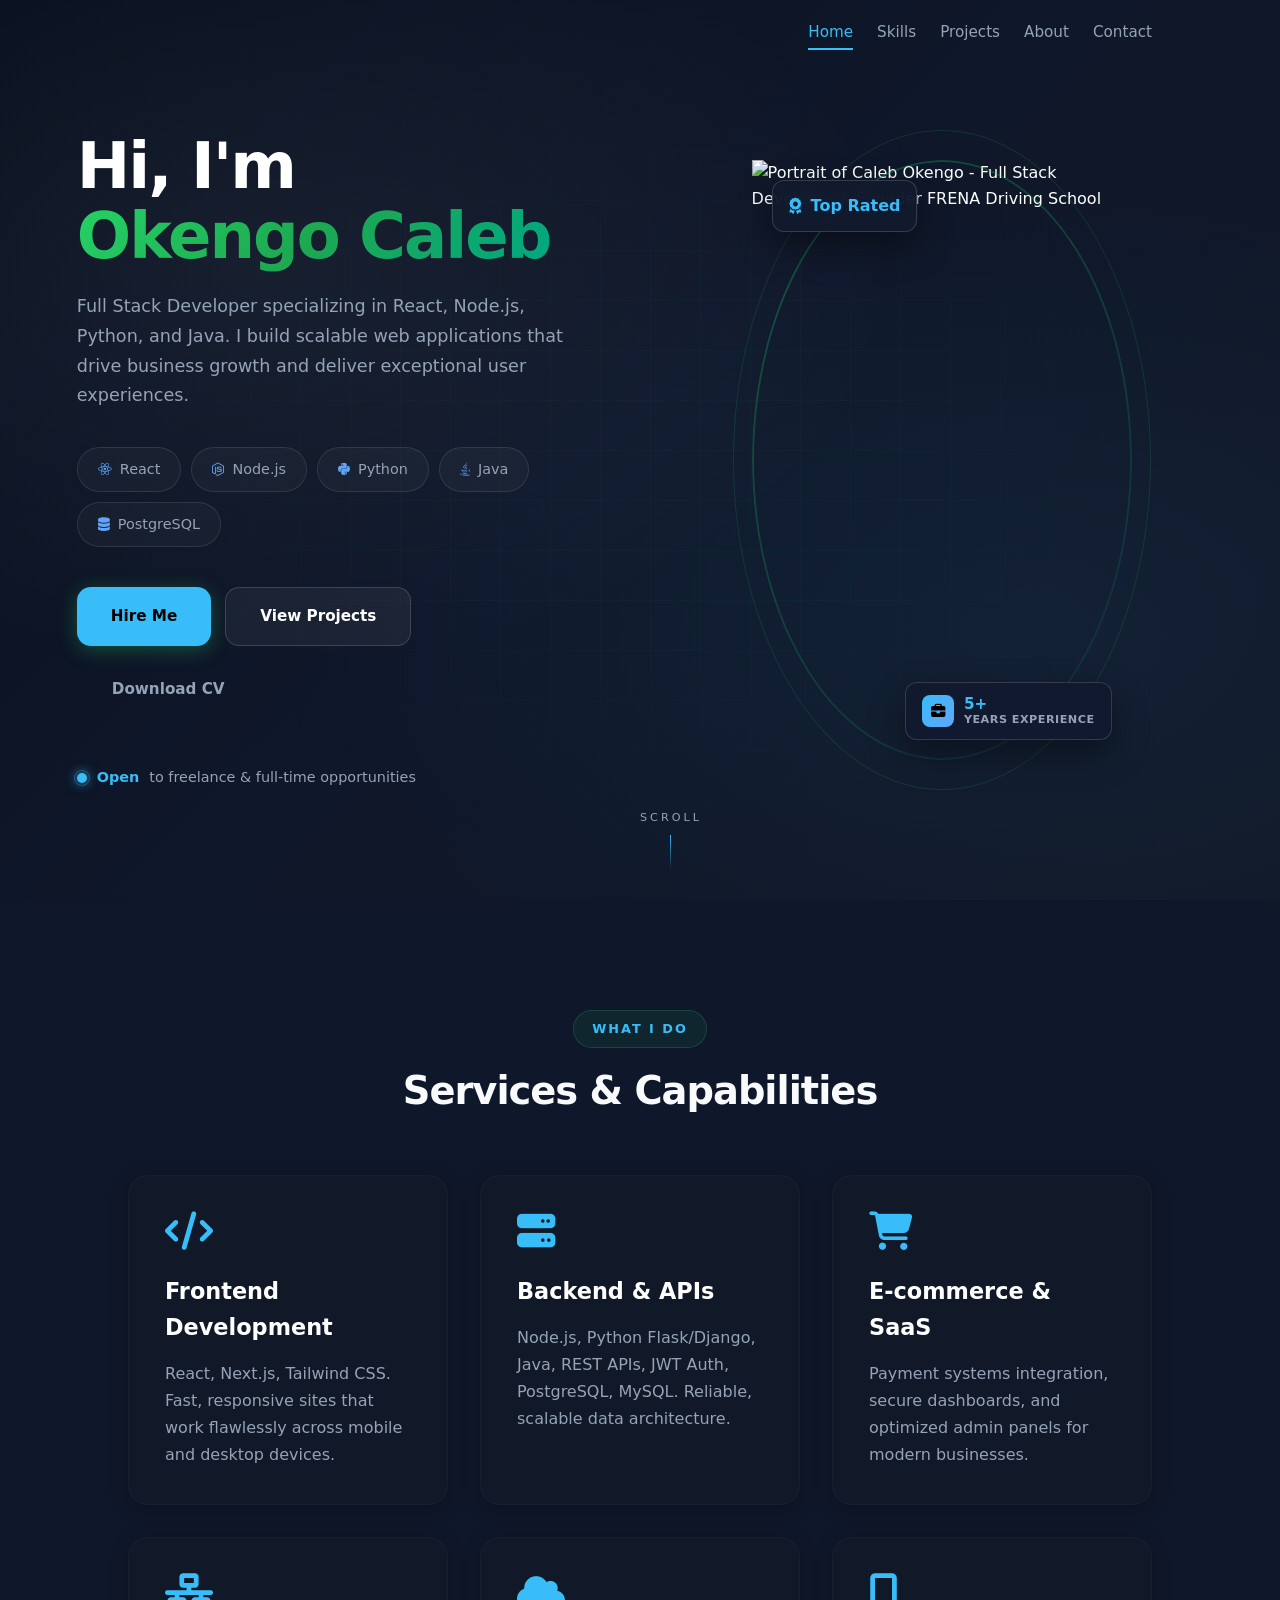
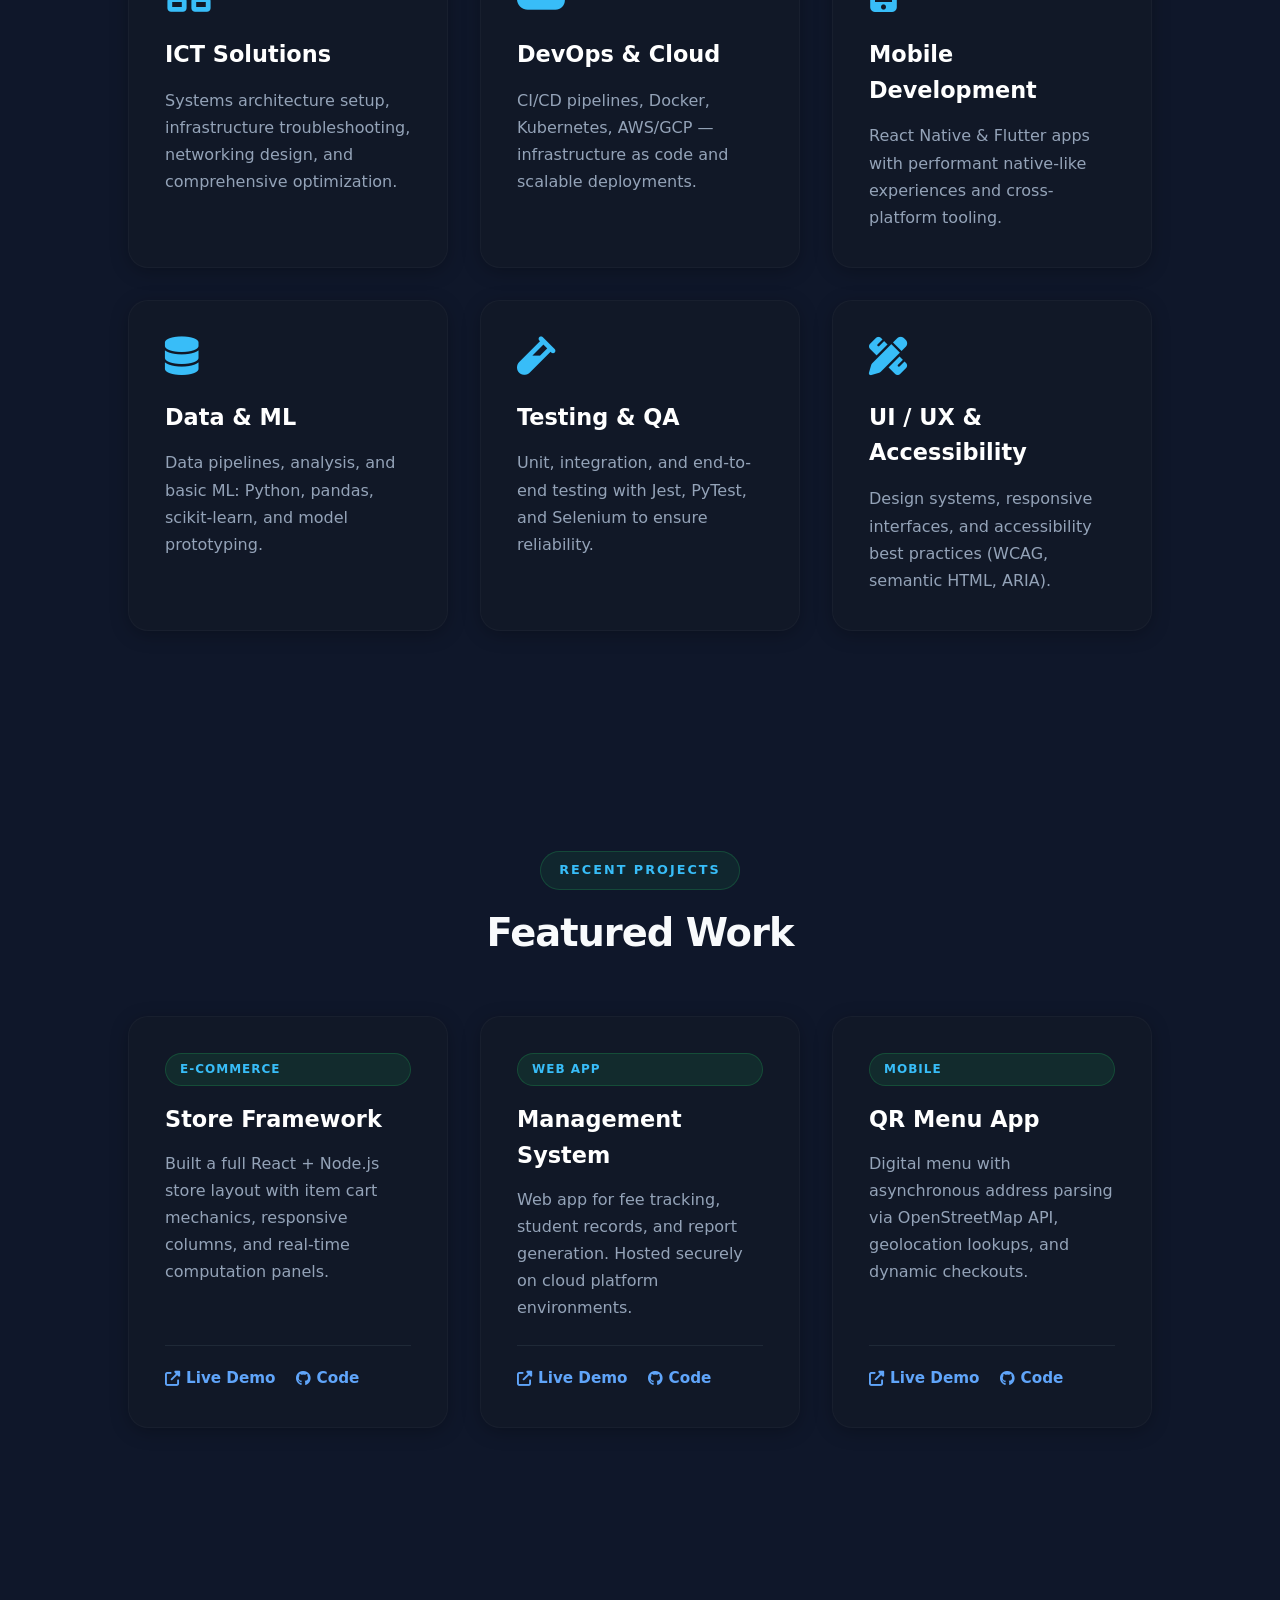
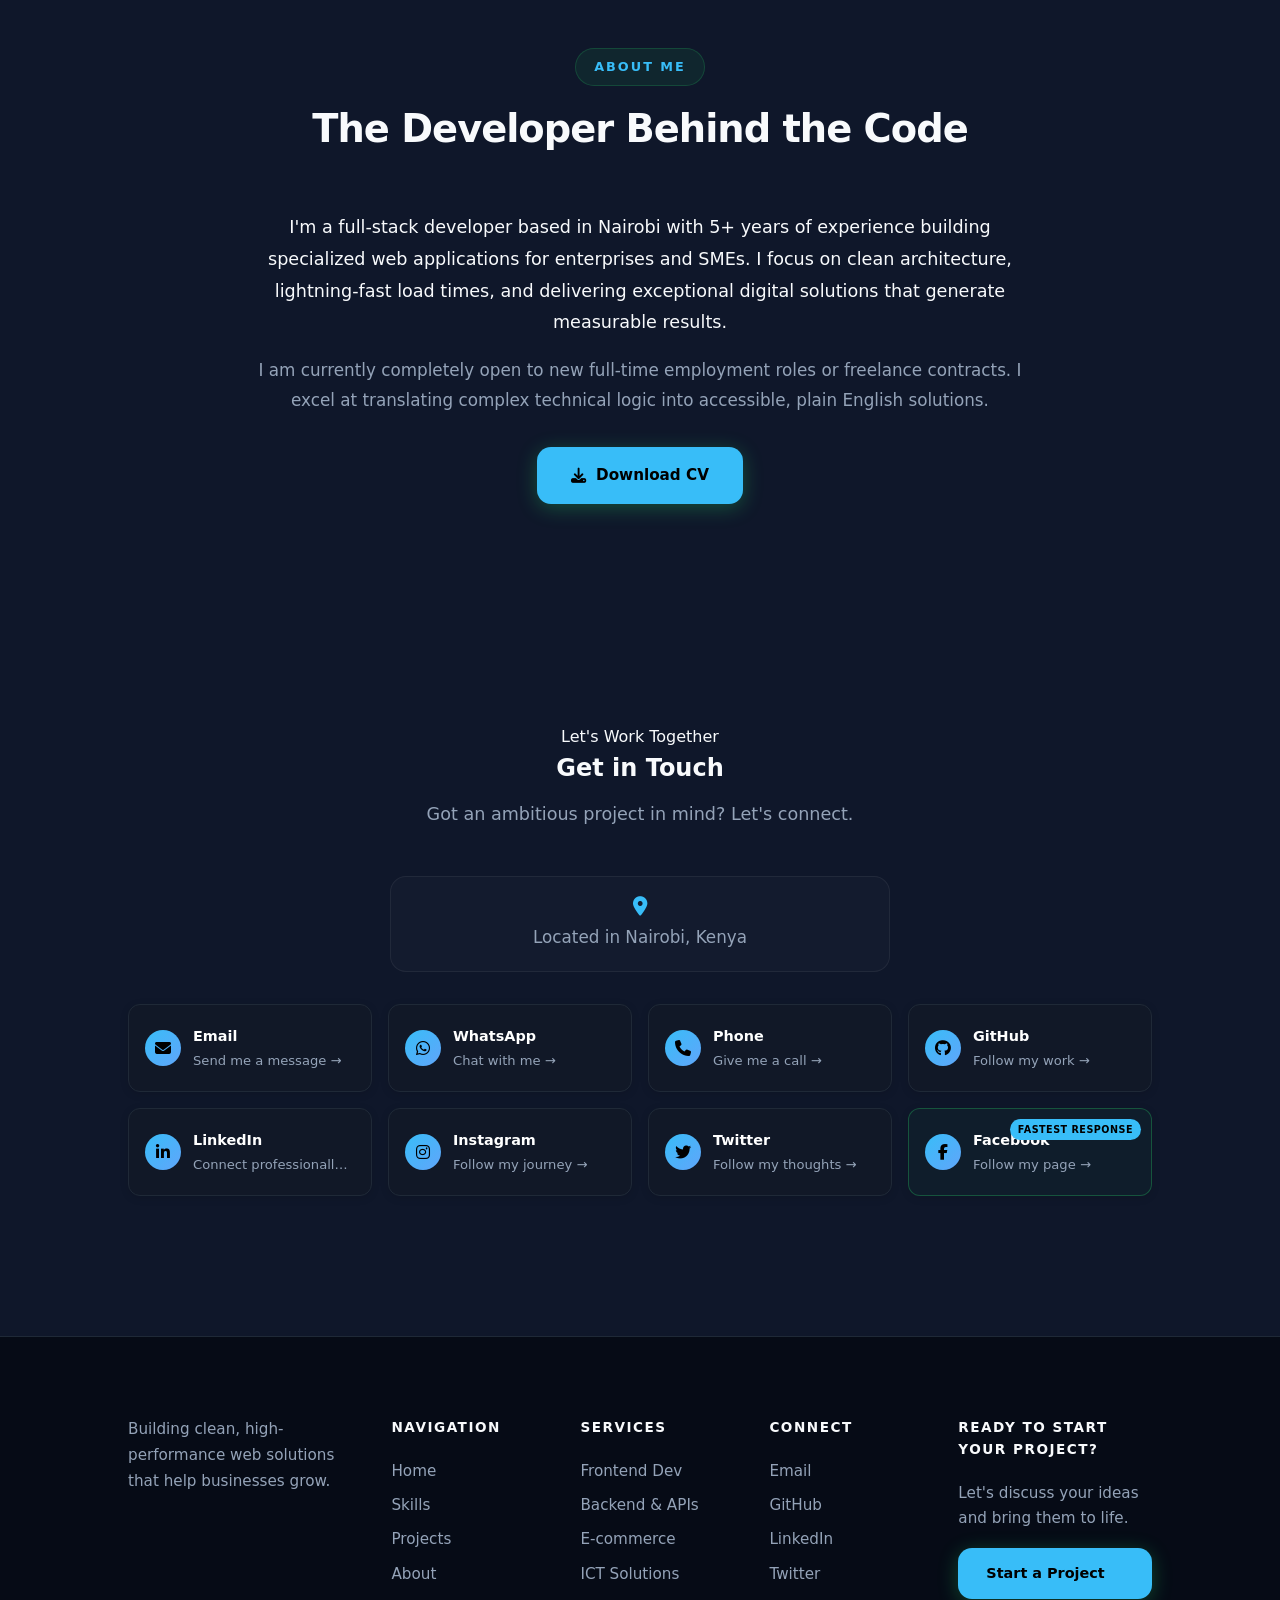
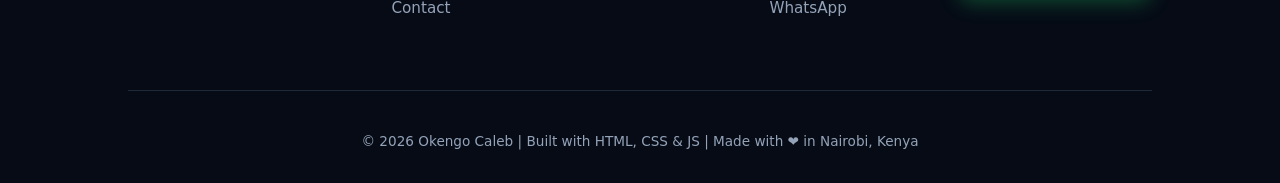
==== commit 7037b1dd: "Update index.html" ====
--- a/index.html
+++ b/index.html
@@ -34,7 +34,7 @@
   }
   </script>
 
-  <link rel="icon" type="image/jpg" href="images/photo_caleb_okengo_enhanced.jpg">
+  <link rel="icon" type="images/jpg" href="images/photo_caleb_okengo_enhanced.jpg">
   <link rel="stylesheet" href="https://cdnjs.cloudflare.com/ajax/libs/font-awesome/6.4.0/css/all.min.css">
   <link rel="stylesheet" href="style.css">
 
@@ -93,29 +93,37 @@
       </div>
 
       <div class="hero-visual">
-        <div class="hero-image-wrapper">
-          <div class="hero-image-glow"></div>
-          <div class="hero-image-ring"></div>
-          <div class="hero-image-ring-2"></div>
-        
-          <span class="hero-image-badge-top-left">
-            <i class="fas fa-award"></i> Top Rated
-          </span>
-          <img
-  class="hero-image"
-  src="./images/photo_caleb_okengo_enhanced.jpg"
-  alt="./images/photo_caleb_okengo_enhanced.jpg"loading="lazy"
-  decoding="async"
->
-
-          <div class="hero-image-badge">
-            <div class="badge-icon">
-              <i class="fas fa-briefcase"></i>
-            </div>
-            <div class="badge-content">
-              <span class="badge-num">5+</span>
-              <span class="badge-label">Years Experience</span>
-            </div>
+  <div class="hero-image-wrapper">
+    <div class="hero-image-glow"></div>
+    <div class="hero-image-ring"></div>
+    <div class="hero-image-ring-2"></div>
+
+    <span class="hero-image-badge-top-left">
+      <i class="fas fa-award"></i> Top Rated
+    </span>
+
+    <img
+      class="hero-image"
+      src="./images/photo_caleb_okengo_enhanced.jpg"
+      alt="Portrait of Caleb Okengo - Full Stack Developer & Founder FRENA Driving School"
+      loading="lazy"
+      decoding="async"
+      width="500"
+      height="600"
+    />
+
+    <div class="hero-image-badge">
+      <div class="badge-icon">
+        <i class="fas fa-briefcase"></i>
+      </div>
+      <div class="badge-content">
+        <span class="badge-num">5+</span>
+        <span class="badge-label">Years Experience</span>
+      </div>
+    </div>
+
+  </div>
+</div>
           </div>
         </div>
       </div>
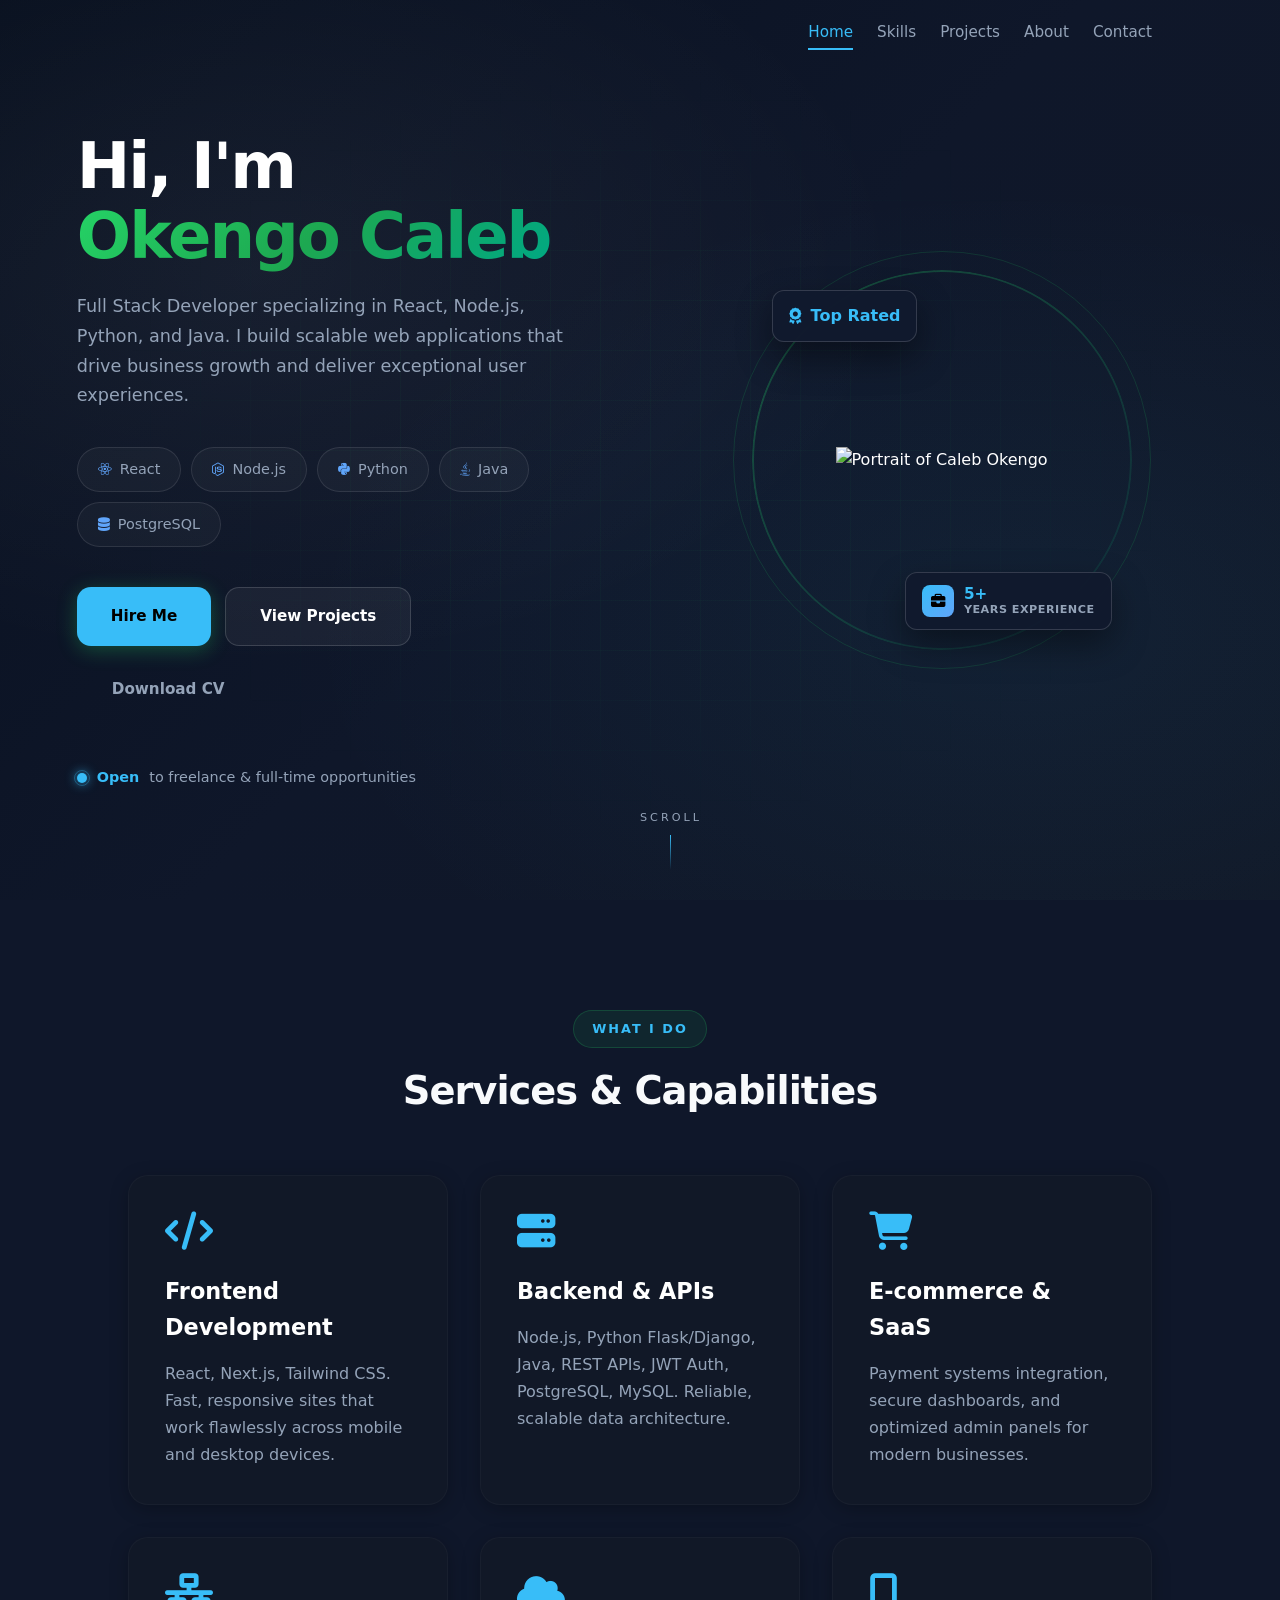
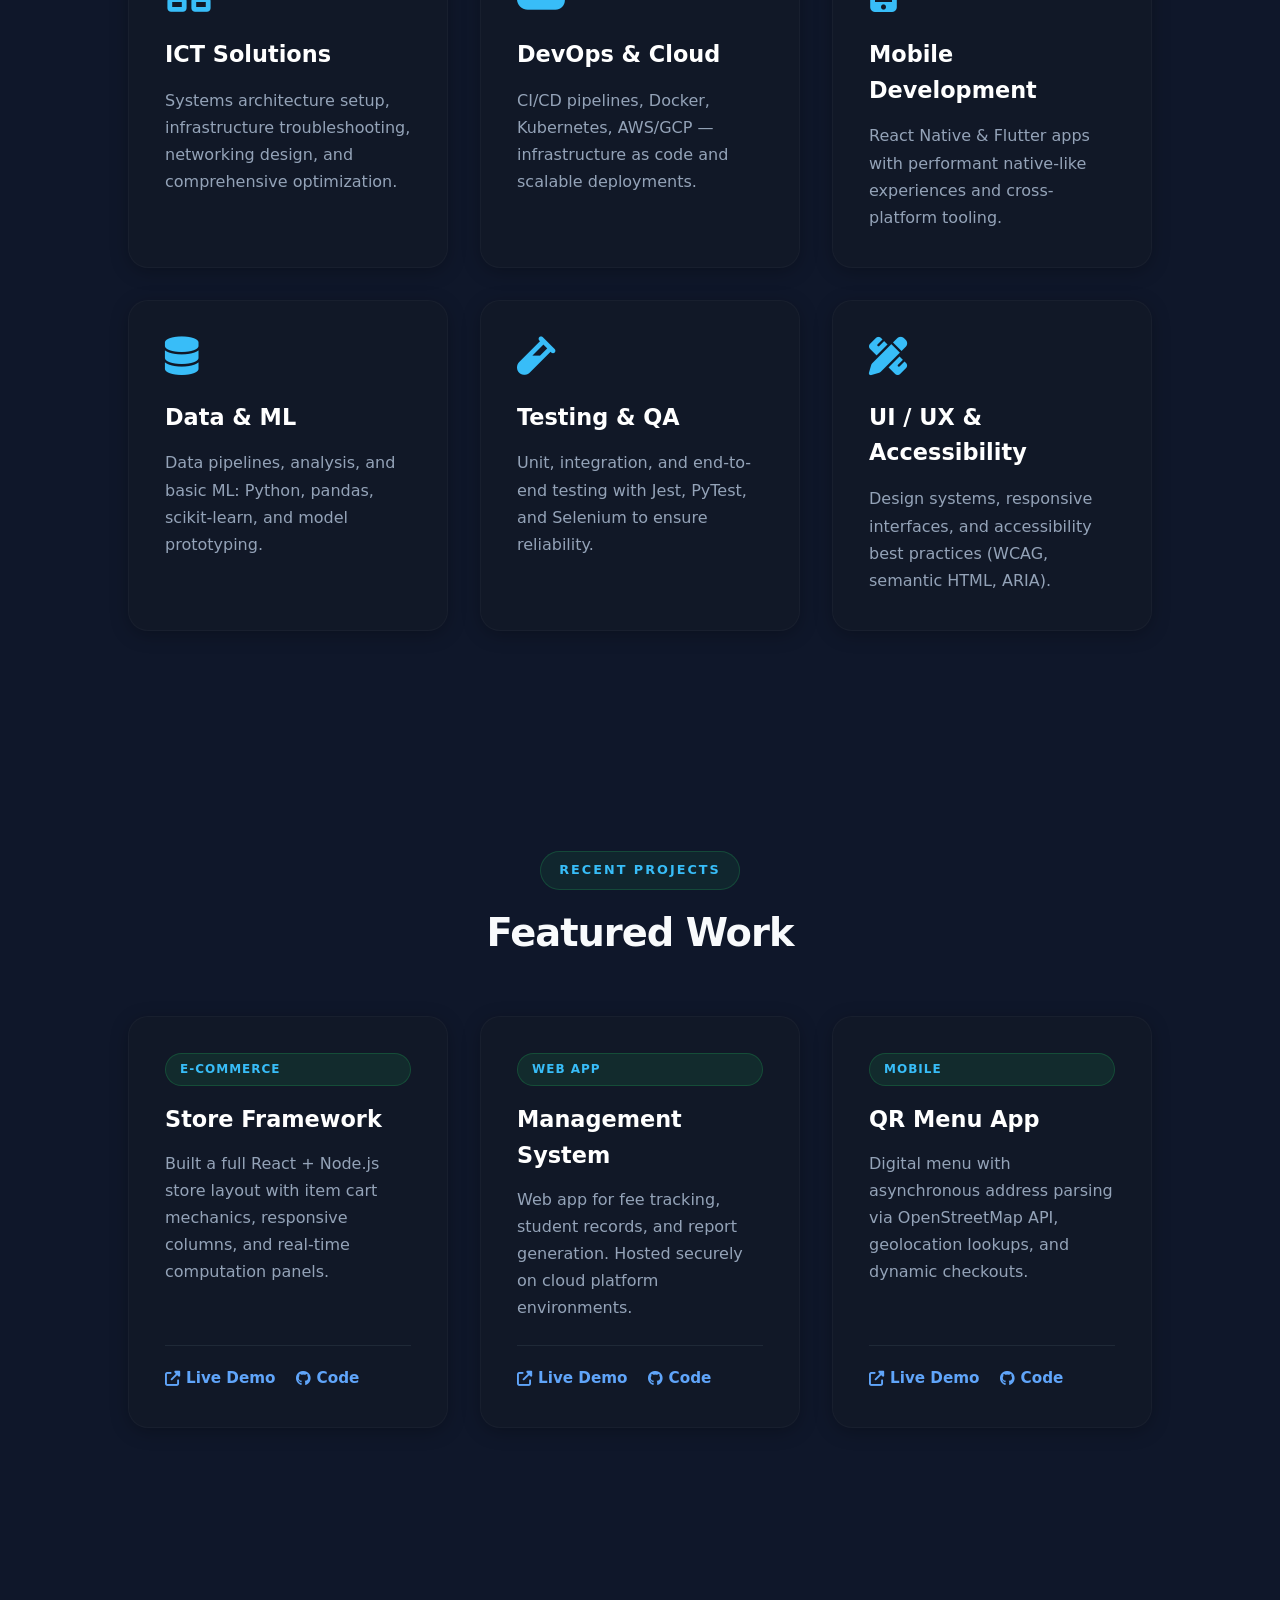
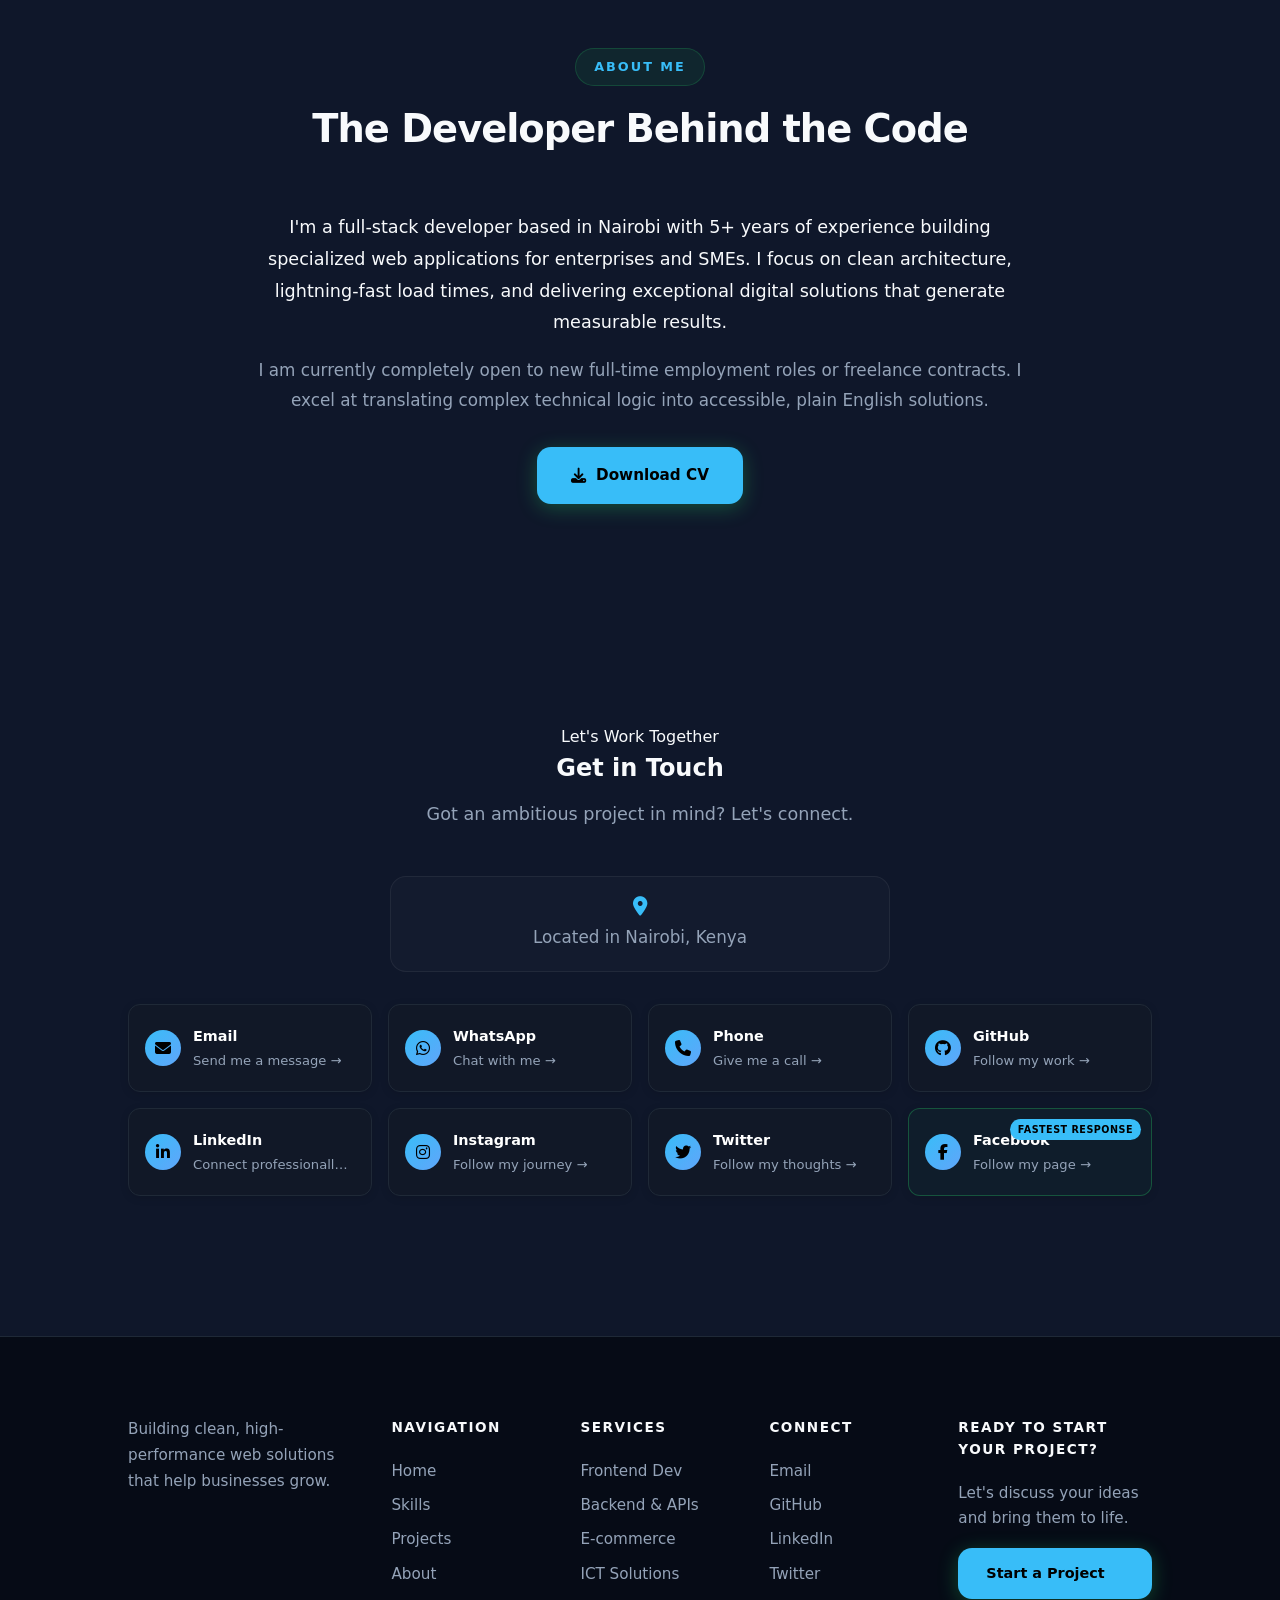
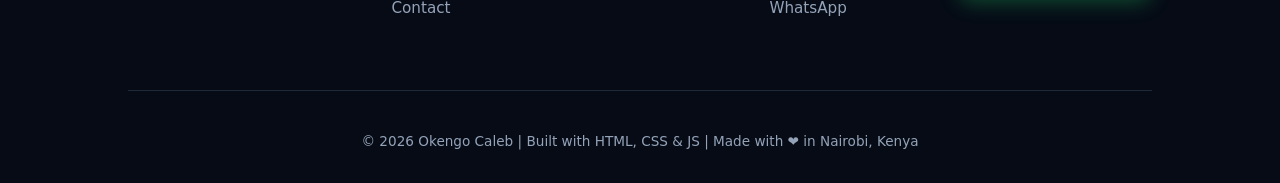
==== commit 930b6cf4: "Update index.html" ====
--- a/index.html
+++ b/index.html
@@ -105,12 +105,10 @@
     <img
       class="hero-image"
       src="./images/photo_caleb_okengo_enhanced.jpg"
-      alt="Portrait of Caleb Okengo - Full Stack Developer & Founder FRENA Driving School"
+      alt="Portrait of Caleb Okengo"
       loading="lazy"
-      decoding="async"
-      width="500"
-      height="600"
-    />
+      decoding="async" >
+      
 
     <div class="hero-image-badge">
       <div class="badge-icon">
